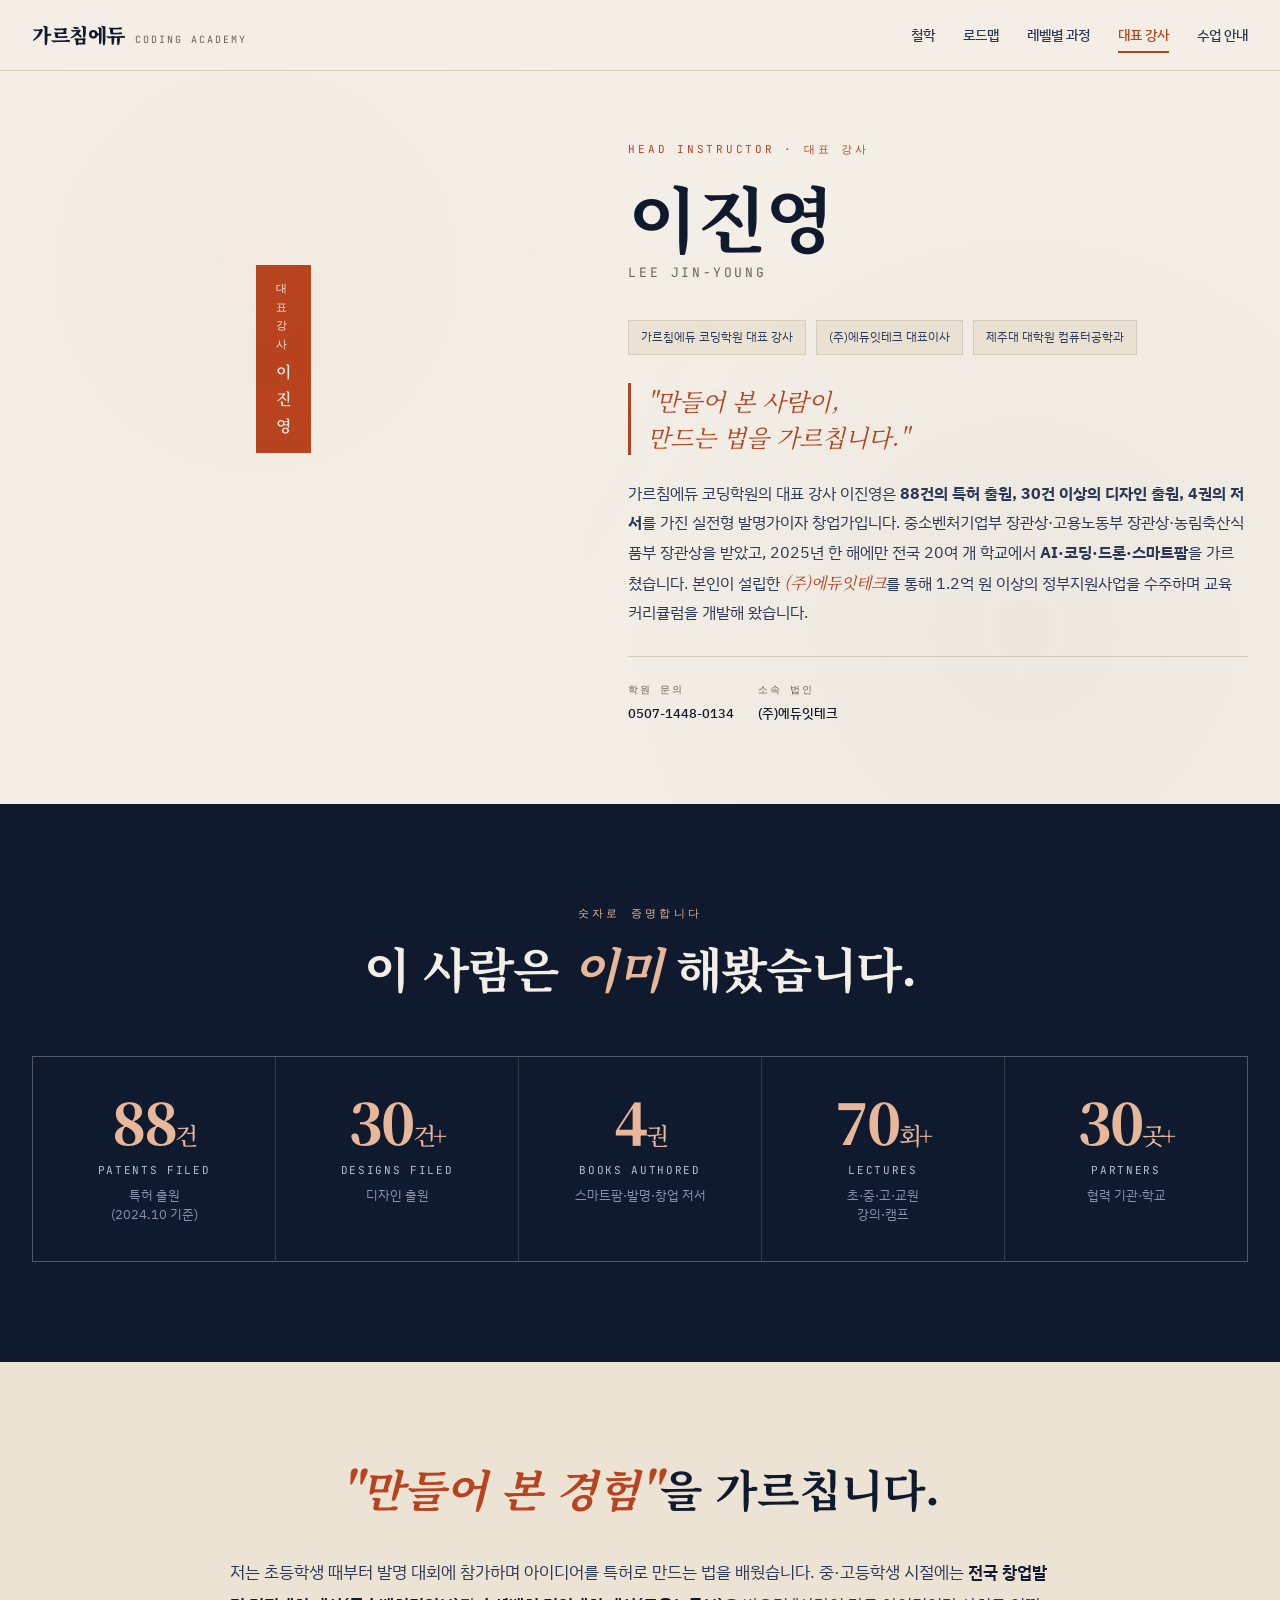
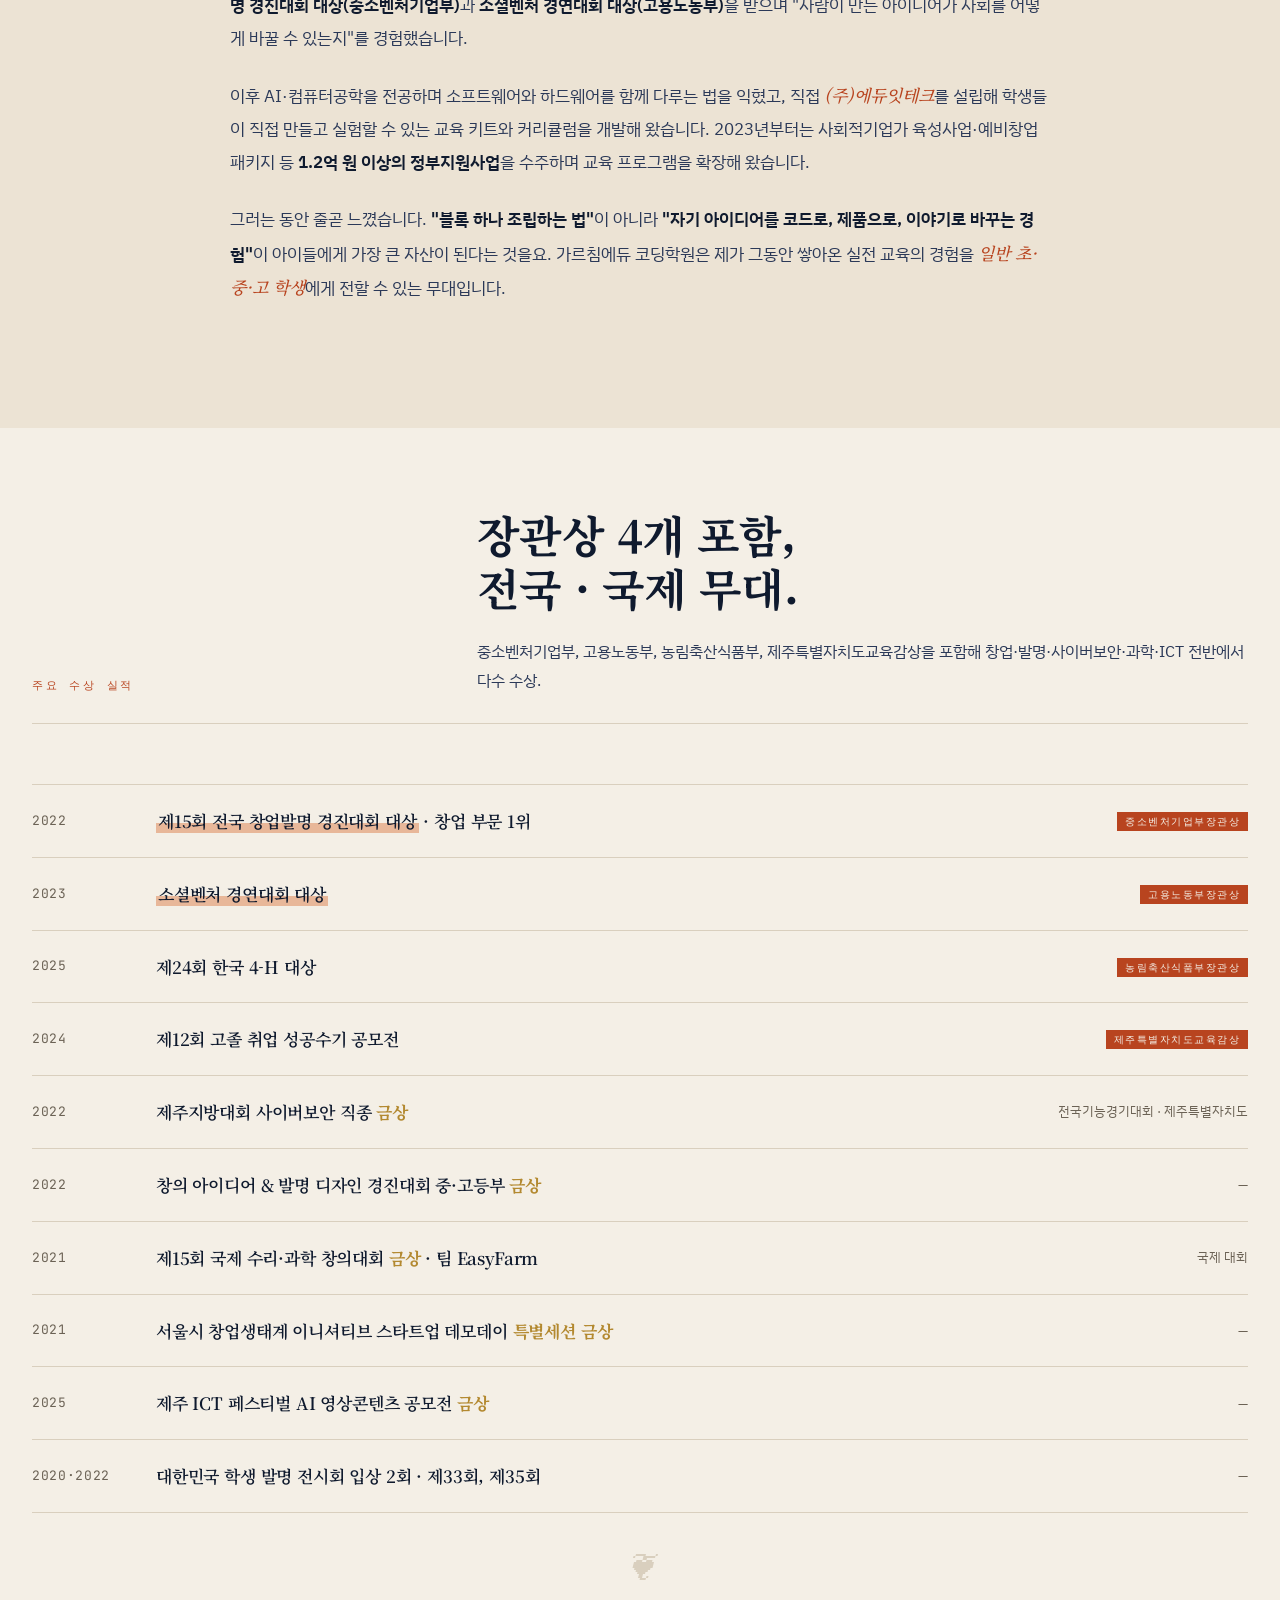
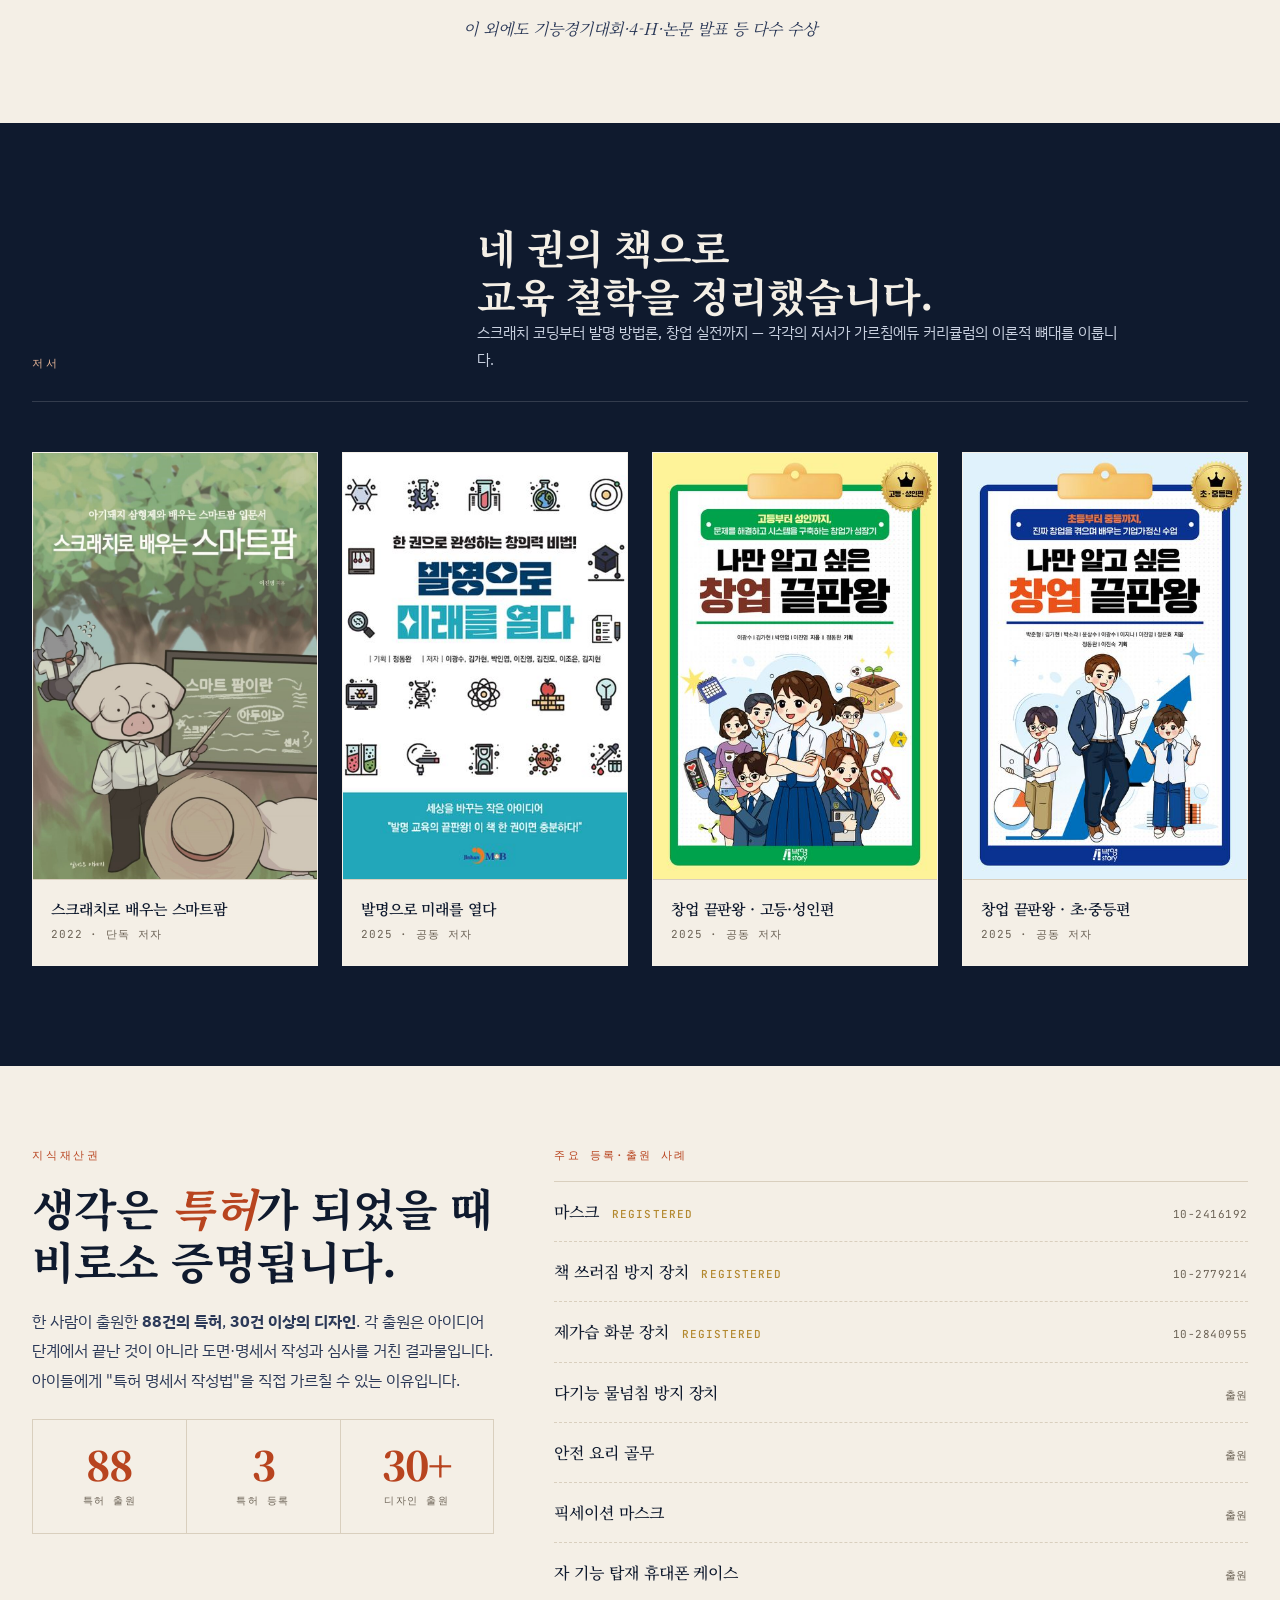
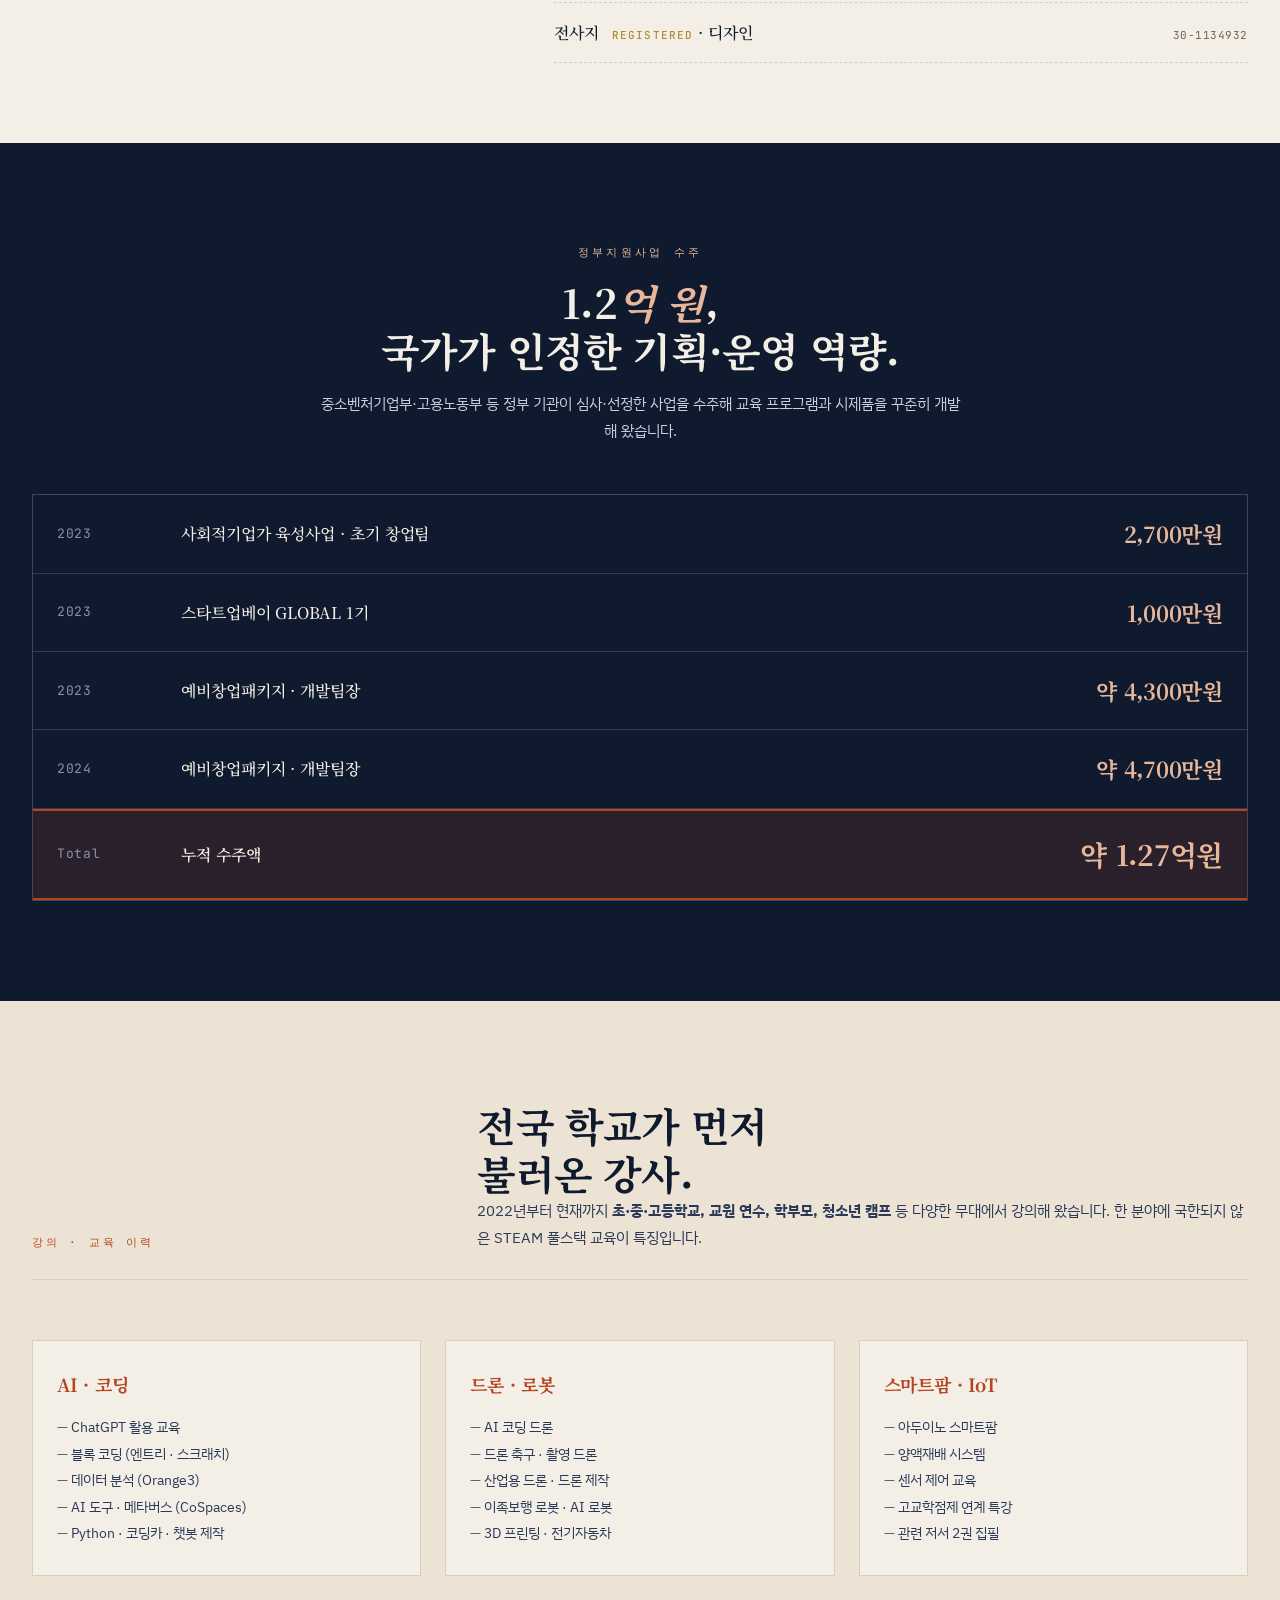
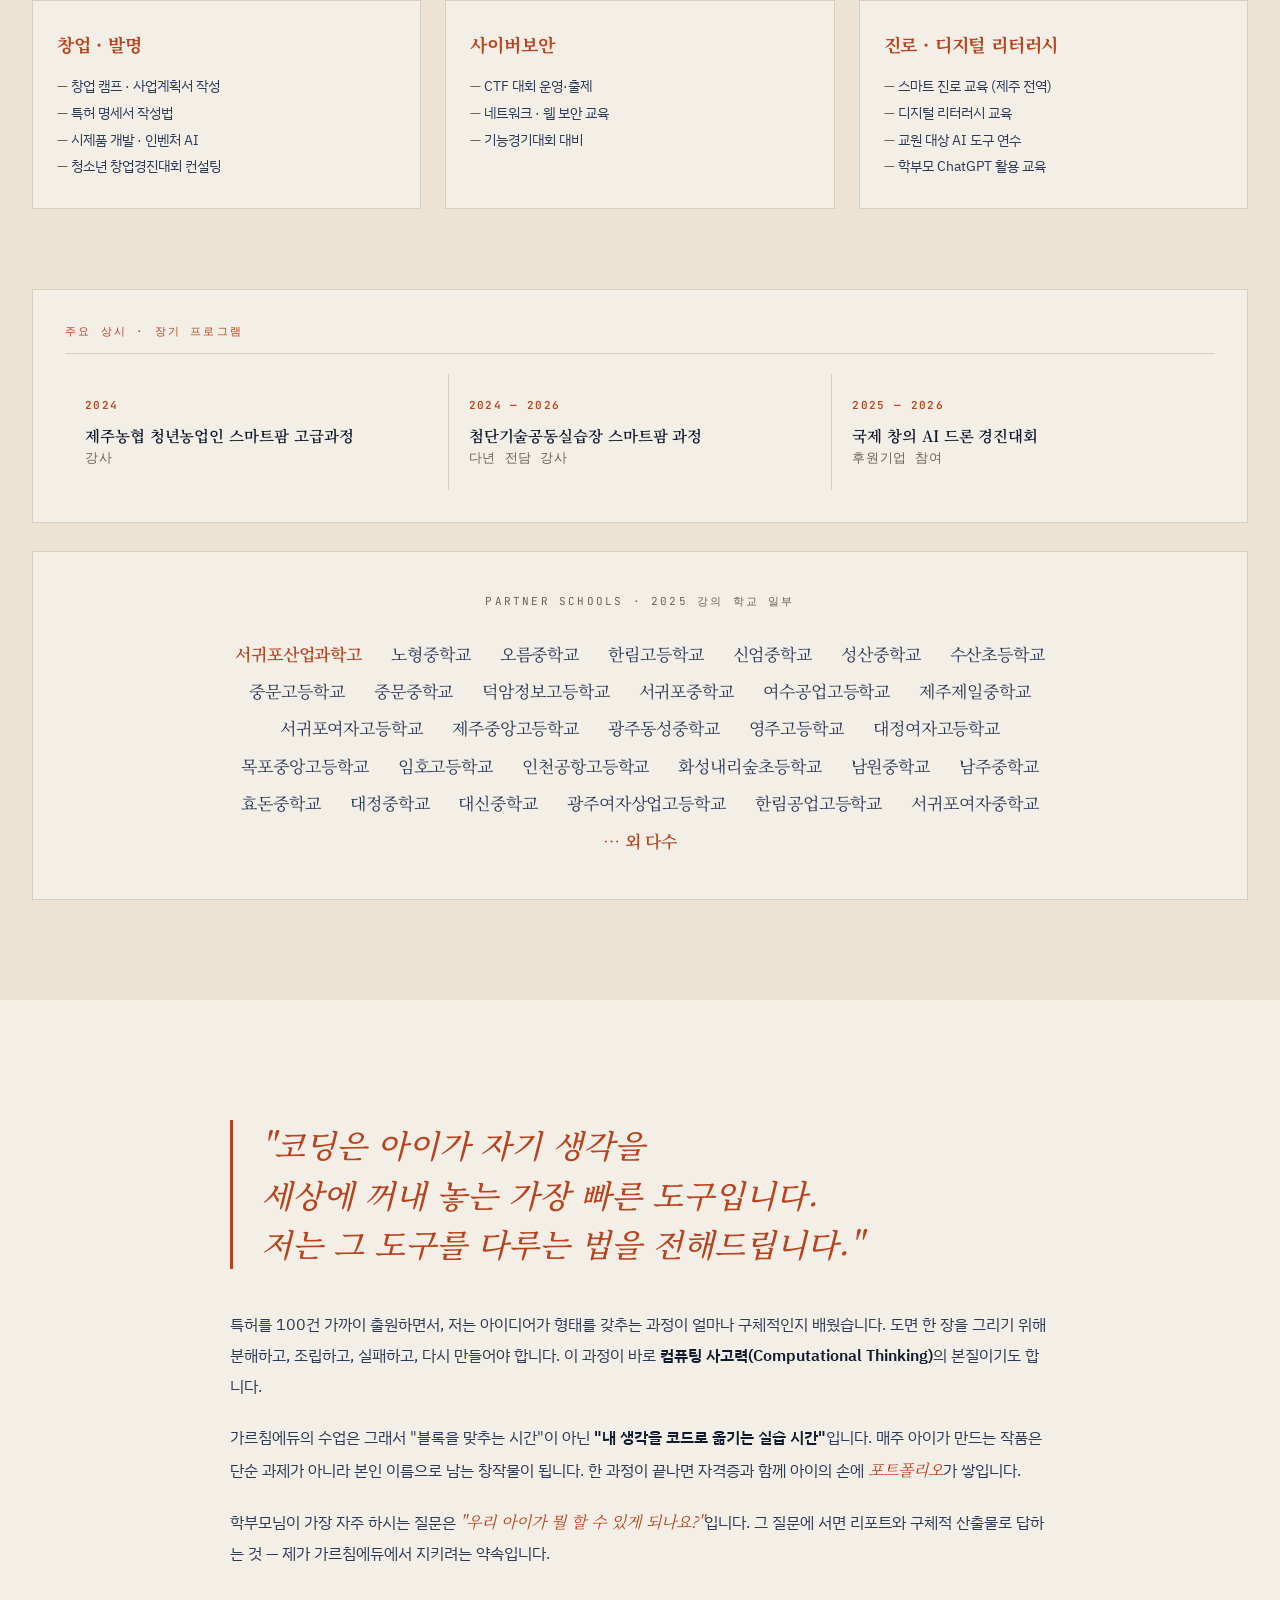
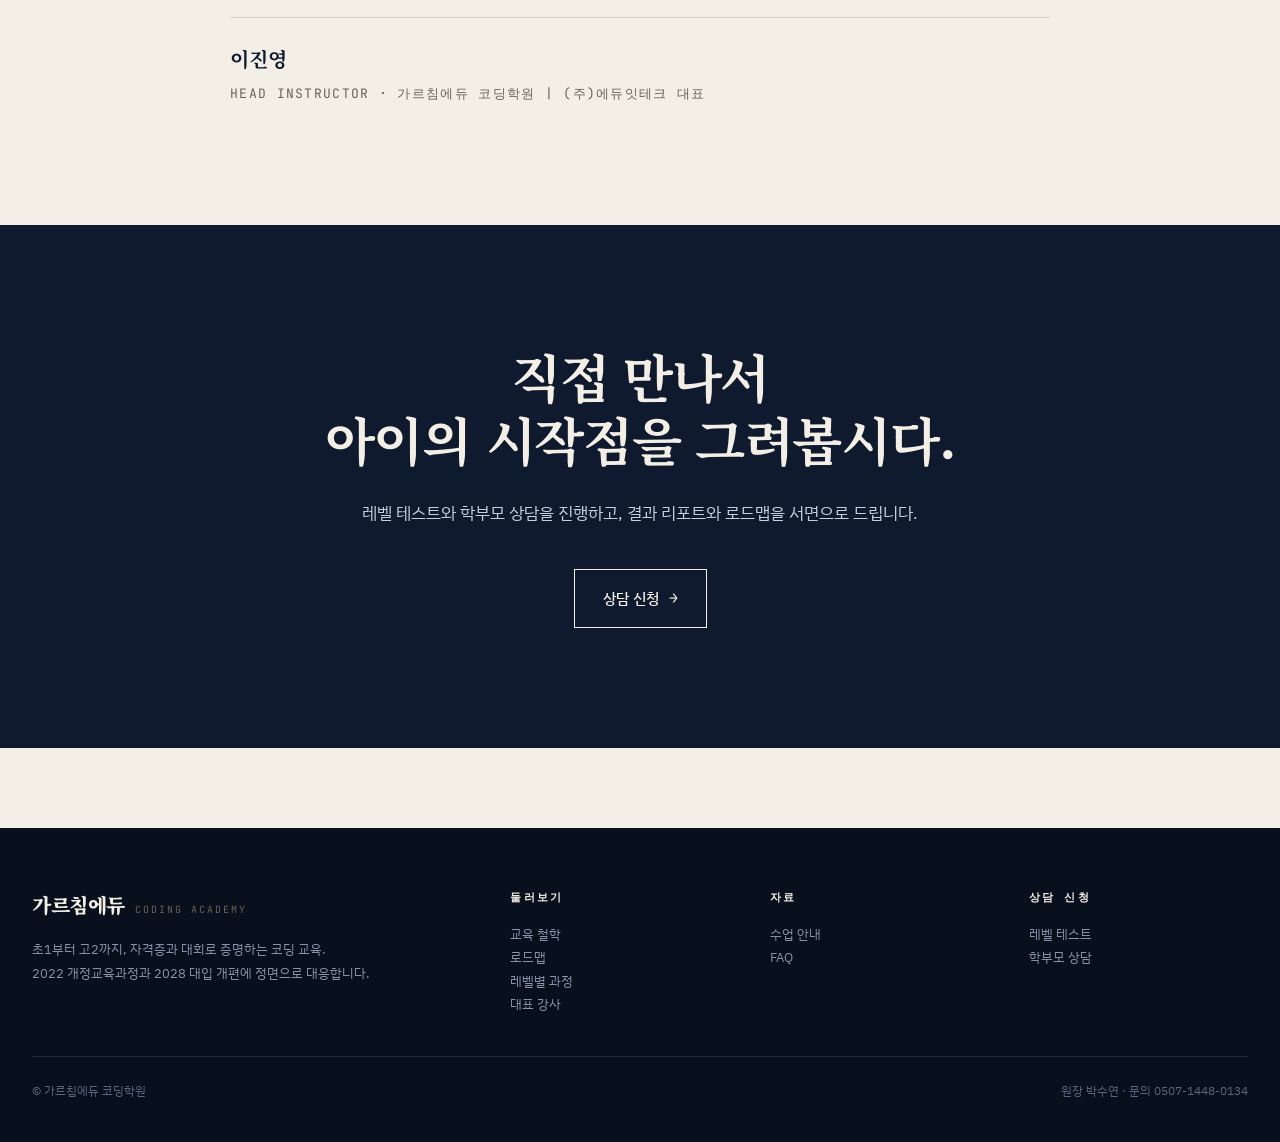
==== instructor.html @ 96fe8c9b "first commit" ====
<!DOCTYPE html>
<html lang="ko">

<head>
  <meta charset="UTF-8">
  <meta name="viewport" content="width=device-width, initial-scale=1.0">
  <title>대표 강사 — 가르침에듀 코딩학원</title>
  <meta name="description" content="이진영 대표 강사 — 특허 88건·저서 4권·장관상 3개를 가진 발명가·창업가.">
  <link rel="preconnect" href="https://fonts.googleapis.com">
  <link rel="preconnect" href="https://fonts.gstatic.com" crossorigin>
  <link
    href="https://fonts.googleapis.com/css2?family=Noto+Serif+KR:wght@400;500;600;700;900&family=IBM+Plex+Sans+KR:wght@300;400;500;600;700&family=JetBrains+Mono:wght@400;500;700&display=swap"
    rel="stylesheet">
  <link rel="stylesheet" href="assets/style.css">
</head>

<body>

  <div data-header></div>

  <main>

    <section class="inst-hero">
      <div class="inst-photo-wrap">
        <div class="inst-photo"></div>
        <div class="photo-badge">대표 강사<strong>이진영</strong></div>
      </div>

      <div class="inst-intro">
        <div class="label">Head Instructor · 대표 강사</div>
        <h1>이진영</h1>
        <div class="name-en">Lee Jin-young</div>

        <div class="inst-roles">
          <span class="role-chip">가르침에듀 코딩학원 대표 강사</span>
          <span class="role-chip">(주)에듀잇테크 대표이사</span>
          <span class="role-chip">제주대 대학원 컴퓨터공학과</span>
        </div>

        <p class="tagline">
          "만들어 본 사람이,<br>
          만드는 법을 가르칩니다."
        </p>

        <p class="elevator">
          가르침에듀 코딩학원의 대표 강사 이진영은
          <strong>88건의 특허 출원, 30건 이상의 디자인 출원, 4권의 저서</strong>를 가진 실전형 발명가이자 창업가입니다.
          중소벤처기업부 장관상·고용노동부 장관상·농림축산식품부 장관상을 받았고,
          2025년 한 해에만 전국 20여 개 학교에서 <strong>AI·코딩·드론·스마트팜</strong>을 가르쳤습니다.
          본인이 설립한 <em>(주)에듀잇테크</em>를 통해 1.2억 원 이상의 정부지원사업을 수주하며 교육 커리큘럼을 개발해 왔습니다.
        </p>

        <div class="contact-row">
          <div>
            <div class="k">학원 문의</div>
            <div class="v">0507-1448-0134</div>
          </div>
          <div>
            <div class="k">소속 법인</div>
            <div class="v">(주)에듀잇테크</div>
          </div>
        </div>
      </div>
    </section>

    <section class="impact">
      <div class="impact-inner">
        <div class="impact-head">
          <div class="eyebrow">숫자로 증명합니다</div>
          <h2>이 사람은 <em>이미</em> 해봤습니다.</h2>
        </div>
        <div class="impact-grid">
          <div class="impact-cell">
            <div class="impact-num">88<span class="unit">건</span></div>
            <div class="impact-label">Patents Filed</div>
            <div class="impact-sub">특허 출원<br>(2024.10 기준)</div>
          </div>
          <div class="impact-cell">
            <div class="impact-num">30<span class="unit">건+</span></div>
            <div class="impact-label">Designs Filed</div>
            <div class="impact-sub">디자인 출원</div>
          </div>
          <div class="impact-cell">
            <div class="impact-num">4<span class="unit">권</span></div>
            <div class="impact-label">Books Authored</div>
            <div class="impact-sub">스마트팜·발명·창업 저서</div>
          </div>
          <div class="impact-cell">
            <div class="impact-num">70<span class="unit">회+</span></div>
            <div class="impact-label">Lectures</div>
            <div class="impact-sub">초·중·고·교원<br>강의·캠프</div>
          </div>
          <div class="impact-cell">
            <div class="impact-num">30<span class="unit">곳+</span></div>
            <div class="impact-label">Partners</div>
            <div class="impact-sub">협력 기관·학교</div>
          </div>
        </div>
      </div>
    </section>

    <section class="story">
      <div class="story-inner">
        <h2><em>"만들어 본 경험"</em>을 가르칩니다.</h2>
        <p>
          저는 초등학생 때부터 발명 대회에 참가하며 아이디어를 특허로 만드는 법을 배웠습니다.
          중·고등학생 시절에는 <strong>전국 창업발명 경진대회 대상(중소벤처기업부)</strong>과
          <strong>소셜벤처 경연대회 대상(고용노동부)</strong>을 받으며
          "사람이 만든 아이디어가 사회를 어떻게 바꿀 수 있는지"를 경험했습니다.
        </p>
        <p>
          이후 AI·컴퓨터공학을 전공하며 소프트웨어와 하드웨어를 함께 다루는 법을 익혔고,
          직접 <em>(주)에듀잇테크</em>를 설립해 학생들이 직접 만들고 실험할 수 있는 교육 키트와 커리큘럼을 개발해 왔습니다.
          2023년부터는 사회적기업가 육성사업·예비창업패키지 등
          <strong>1.2억 원 이상의 정부지원사업</strong>을 수주하며 교육 프로그램을 확장해 왔습니다.
        </p>
        <p>
          그러는 동안 줄곧 느꼈습니다.
          <strong>"블록 하나 조립하는 법"</strong>이 아니라
          <strong>"자기 아이디어를 코드로, 제품으로, 이야기로 바꾸는 경험"</strong>이
          아이들에게 가장 큰 자산이 된다는 것을요.
          가르침에듀 코딩학원은 제가 그동안 쌓아온 실전 교육의 경험을
          <em>일반 초·중·고 학생</em>에게 전할 수 있는 무대입니다.
        </p>
      </div>
    </section>

    <section>
      <div class="section-inner">
        <div class="section-head">
          <div>
            <div class="section-num">주요 수상 실적</div>
          </div>
          <div>
            <h2 class="section-title">장관상 4개 포함,<br>전국 · 국제 무대.</h2>
            <p class="section-desc" style="margin-top: 24px;">
              중소벤처기업부, 고용노동부, 농림축산식품부, 제주특별자치도교육감상을 포함해
              창업·발명·사이버보안·과학·ICT 전반에서 다수 수상.
            </p>
          </div>
        </div>

        <div class="award-list">
          <div class="award-item">
            <div class="award-year">2022</div>
            <div class="award-name"><span class="highlight">제15회 전국 창업발명 경진대회 대상</span> · 창업 부문 1위</div>
            <div class="award-issuer"><span class="tag">중소벤처기업부장관상</span></div>
          </div>
          <div class="award-item">
            <div class="award-year">2023</div>
            <div class="award-name"><span class="highlight">소셜벤처 경연대회 대상</span></div>
            <div class="award-issuer"><span class="tag">고용노동부장관상</span></div>
          </div>
          <div class="award-item">
            <div class="award-year">2025</div>
            <div class="award-name">제24회 한국 4-H 대상</div>
            <div class="award-issuer"><span class="tag">농림축산식품부장관상</span></div>
          </div>
          <div class="award-item">
            <div class="award-year">2024</div>
            <div class="award-name">제12회 고졸 취업 성공수기 공모전</div>
            <div class="award-issuer"><span class="tag">제주특별자치도교육감상</span></div>
          </div>
          <div class="award-item">
            <div class="award-year">2022</div>
            <div class="award-name">제주지방대회 사이버보안 직종 <strong style="color:var(--gold);">금상</strong></div>
            <div class="award-issuer">전국기능경기대회 · 제주특별자치도</div>
          </div>
          <div class="award-item">
            <div class="award-year">2022</div>
            <div class="award-name">창의 아이디어 &amp; 발명 디자인 경진대회 중·고등부 <strong style="color:var(--gold);">금상</strong></div>
            <div class="award-issuer">—</div>
          </div>
          <div class="award-item">
            <div class="award-year">2021</div>
            <div class="award-name">제15회 국제 수리·과학 창의대회 <strong style="color:var(--gold);">금상</strong> · 팀 EasyFarm</div>
            <div class="award-issuer">국제 대회</div>
          </div>
          <div class="award-item">
            <div class="award-year">2021</div>
            <div class="award-name">서울시 창업생태계 이니셔티브 스타트업 데모데이 <strong style="color:var(--gold);">특별세션 금상</strong></div>
            <div class="award-issuer">—</div>
          </div>
          <div class="award-item">
            <div class="award-year">2025</div>
            <div class="award-name">제주 ICT 페스티벌 AI 영상콘텐츠 공모전 <strong style="color:var(--gold);">금상</strong></div>
            <div class="award-issuer">—</div>
          </div>
          <div class="award-item">
            <div class="award-year">2020·2022</div>
            <div class="award-name">대한민국 학생 발명 전시회 입상 2회 · 제33회, 제35회</div>
            <div class="award-issuer">—</div>
          </div>
        </div>

        <p class="ornament">❦</p>
        <p
          style="text-align: center; font-family: var(--serif); font-style: italic; font-size: 16px; color: var(--ink-soft);">
          이 외에도 기능경기대회·4-H·논문 발표 등 다수 수상
        </p>
      </div>
    </section>

    <section class="books-wrap">
      <div class="books-inner">
        <div class="books-head">
          <div>
            <div class="eyebrow">저서</div>
          </div>
          <div>
            <h2>네 권의 책으로<br>교육 철학을 정리했습니다.</h2>
            <p>
              스크래치 코딩부터 발명 방법론, 창업 실전까지 — 각각의 저서가 가르침에듀 커리큘럼의 이론적 뼈대를 이룹니다.
            </p>
          </div>
        </div>

        <div class="books-grid">
          <article class="book-card">
            <div class="book-cover">
              <img src="assets/images/book-smartfarm.jpg" alt="『스크래치로 배우는 스마트팜』 표지" loading="lazy">
            </div>
            <div class="book-meta">
              <div class="book-title">스크래치로 배우는 스마트팜</div>
              <div class="book-sub">2022 · 단독 저자</div>
            </div>
          </article>

          <article class="book-card">
            <div class="book-cover">
              <img src="assets/images/book-invention.jpg" alt="『발명으로 미래를 열다』 표지" loading="lazy">
            </div>
            <div class="book-meta">
              <div class="book-title">발명으로 미래를 열다</div>
              <div class="book-sub">2025 · 공동 저자</div>
            </div>
          </article>

          <article class="book-card">
            <div class="book-cover">
              <img src="assets/images/book-startup-high.jpg" alt="『나만 알고 싶은 창업 끝판왕 · 고등·성인편』 표지" loading="lazy">
            </div>
            <div class="book-meta">
              <div class="book-title">창업 끝판왕 · 고등·성인편</div>
              <div class="book-sub">2025 · 공동 저자</div>
            </div>
          </article>

          <article class="book-card">
            <div class="book-cover">
              <img src="assets/images/book-startup-elem.jpg" alt="『나만 알고 싶은 창업 끝판왕 · 초·중등편』 표지" loading="lazy">
            </div>
            <div class="book-meta">
              <div class="book-title">창업 끝판왕 · 초·중등편</div>
              <div class="book-sub">2025 · 공동 저자</div>
            </div>
          </article>
        </div>
      </div>
    </section>

    <section>
      <div class="section-inner">
        <div class="patents-grid">
          <div class="patents-headline">
            <div class="section-num" style="margin-bottom: 16px;">지식재산권</div>
            <h2>생각은 <em>특허</em>가 되었을 때<br>비로소 증명됩니다.</h2>
            <p>
              한 사람이 출원한 <strong>88건의 특허</strong>, <strong>30건 이상의 디자인</strong>.
              각 출원은 아이디어 단계에서 끝난 것이 아니라 도면·명세서 작성과 심사를 거친 결과물입니다.
              아이들에게 "특허 명세서 작성법"을 직접 가르칠 수 있는 이유입니다.
            </p>

            <div class="patent-stats">
              <div class="patent-stat">
                <div class="num">88</div>
                <div class="lbl">특허 출원</div>
              </div>
              <div class="patent-stat">
                <div class="num">3</div>
                <div class="lbl">특허 등록</div>
              </div>
              <div class="patent-stat">
                <div class="num">30+</div>
                <div class="lbl">디자인 출원</div>
              </div>
            </div>
          </div>

          <div>
            <div
              style="font-family: var(--mono); font-size: 11px; letter-spacing: 0.2em; color: var(--accent); text-transform: uppercase; margin-bottom: 16px;">
              주요 등록·출원 사례
            </div>
            <ul class="patent-samples">
              <li>
                <div class="name">마스크 <em>REGISTERED</em></div>
                <div class="num">10-2416192</div>
              </li>
              <li>
                <div class="name">책 쓰러짐 방지 장치 <em>REGISTERED</em></div>
                <div class="num">10-2779214</div>
              </li>
              <li>
                <div class="name">제가습 화분 장치 <em>REGISTERED</em></div>
                <div class="num">10-2840955</div>
              </li>
              <li>
                <div class="name">다기능 물넘침 방지 장치</div>
                <div class="num">출원</div>
              </li>
              <li>
                <div class="name">안전 요리 골무</div>
                <div class="num">출원</div>
              </li>
              <li>
                <div class="name">픽세이션 마스크</div>
                <div class="num">출원</div>
              </li>
              <li>
                <div class="name">자 기능 탑재 휴대폰 케이스</div>
                <div class="num">출원</div>
              </li>
              <li>
                <div class="name">전사지 <em>REGISTERED</em> · 디자인</div>
                <div class="num">30-1134932</div>
              </li>
            </ul>
          </div>
        </div>
      </div>
    </section>

    <section class="gov-wrap">
      <div class="gov-inner">
        <div class="gov-head">
          <div class="eyebrow">정부지원사업 수주</div>
          <h2>1.2<span style="color:var(--accent-soft); font-style: italic;">억 원</span>,<br>국가가 인정한 기획·운영 역량.</h2>
          <p class="sub">
            중소벤처기업부·고용노동부 등 정부 기관이 심사·선정한 사업을 수주해
            교육 프로그램과 시제품을 꾸준히 개발해 왔습니다.
          </p>
        </div>

        <div class="gov-table">
          <div class="gov-row">
            <div class="gov-year">2023</div>
            <div class="gov-name">사회적기업가 육성사업 · 초기 창업팀</div>
            <div class="gov-amount">2,700만원</div>
          </div>
          <div class="gov-row">
            <div class="gov-year">2023</div>
            <div class="gov-name">스타트업베이 GLOBAL 1기</div>
            <div class="gov-amount">1,000만원</div>
          </div>
          <div class="gov-row">
            <div class="gov-year">2023</div>
            <div class="gov-name">예비창업패키지 · 개발팀장</div>
            <div class="gov-amount">약 4,300만원</div>
          </div>
          <div class="gov-row">
            <div class="gov-year">2024</div>
            <div class="gov-name">예비창업패키지 · 개발팀장</div>
            <div class="gov-amount">약 4,700만원</div>
          </div>
          <div class="gov-row total">
            <div class="gov-year">Total</div>
            <div class="gov-name">누적 수주액</div>
            <div class="gov-amount">약 1.27억원</div>
          </div>
        </div>
      </div>
    </section>

    <section class="teaching">
      <div class="teaching-inner">
        <div class="teaching-head">
          <div>
            <div class="eyebrow">강의 · 교육 이력</div>
          </div>
          <div>
            <h2>전국 학교가 먼저<br>불러온 강사.</h2>
            <p>
              2022년부터 현재까지 <strong>초·중·고등학교, 교원 연수, 학부모, 청소년 캠프</strong> 등
              다양한 무대에서 강의해 왔습니다. 한 분야에 국한되지 않은 STEAM 풀스택 교육이 특징입니다.
            </p>
          </div>
        </div>

        <div class="subject-grid">
          <div class="subject-card">
            <h4>AI · 코딩</h4>
            <ul>
              <li>ChatGPT 활용 교육</li>
              <li>블록 코딩 (엔트리 · 스크래치)</li>
              <li>데이터 분석 (Orange3)</li>
              <li>AI 도구 · 메타버스 (CoSpaces)</li>
              <li>Python · 코딩카 · 챗봇 제작</li>
            </ul>
          </div>
          <div class="subject-card">
            <h4>드론 · 로봇</h4>
            <ul>
              <li>AI 코딩 드론</li>
              <li>드론 축구 · 촬영 드론</li>
              <li>산업용 드론 · 드론 제작</li>
              <li>이족보행 로봇 · AI 로봇</li>
              <li>3D 프린팅 · 전기자동차</li>
            </ul>
          </div>
          <div class="subject-card">
            <h4>스마트팜 · IoT</h4>
            <ul>
              <li>아두이노 스마트팜</li>
              <li>양액재배 시스템</li>
              <li>센서 제어 교육</li>
              <li>고교학점제 연계 특강</li>
              <li>관련 저서 2권 집필</li>
            </ul>
          </div>
          <div class="subject-card">
            <h4>창업 · 발명</h4>
            <ul>
              <li>창업 캠프 · 사업계획서 작성</li>
              <li>특허 명세서 작성법</li>
              <li>시제품 개발 · 인벤처 AI</li>
              <li>청소년 창업경진대회 컨설팅</li>
            </ul>
          </div>
          <div class="subject-card">
            <h4>사이버보안</h4>
            <ul>
              <li>CTF 대회 운영·출제</li>
              <li>네트워크 · 웹 보안 교육</li>
              <li>기능경기대회 대비</li>
            </ul>
          </div>
          <div class="subject-card">
            <h4>진로 · 디지털 리터러시</h4>
            <ul>
              <li>스마트 진로 교육 (제주 전역)</li>
              <li>디지털 리터러시 교육</li>
              <li>교원 대상 AI 도구 연수</li>
              <li>학부모 ChatGPT 활용 교육</li>
            </ul>
          </div>
        </div>

        <div class="ongoing-programs">
          <div class="ongoing-head">주요 상시 · 장기 프로그램</div>
          <div class="ongoing-grid">
            <div class="ongoing-item">
              <div class="ongoing-year">2024</div>
              <div class="ongoing-body">
                <div class="ongoing-title">제주농협 청년농업인 스마트팜 고급과정</div>
                <div class="ongoing-role">강사</div>
              </div>
            </div>
            <div class="ongoing-item">
              <div class="ongoing-year">2024 — 2026</div>
              <div class="ongoing-body">
                <div class="ongoing-title">첨단기술공동실습장 스마트팜 과정</div>
                <div class="ongoing-role">다년 전담 강사</div>
              </div>
            </div>
            <div class="ongoing-item">
              <div class="ongoing-year">2025 — 2026</div>
              <div class="ongoing-body">
                <div class="ongoing-title">국제 창의 AI 드론 경진대회</div>
                <div class="ongoing-role">후원기업 참여</div>
              </div>
            </div>
          </div>
        </div>

        <div class="school-cloud">
          <div class="head">Partner Schools · 2025 강의 학교 일부</div>
          <div class="list">
            <span class="highlight">서귀포산업과학고</span>
            <span>노형중학교</span>
            <span>오름중학교</span>
            <span>한림고등학교</span>
            <span>신엄중학교</span>
            <span>성산중학교</span>
            <span>수산초등학교</span>
            <span>중문고등학교</span>
            <span>중문중학교</span>
            <span>덕암정보고등학교</span>
            <span>서귀포중학교</span>
            <span>여수공업고등학교</span>
            <span>제주제일중학교</span>
            <span>서귀포여자고등학교</span>
            <span>제주중앙고등학교</span>
            <span>광주동성중학교</span>
            <span>영주고등학교</span>
            <span>대정여자고등학교</span>
            <span>목포중앙고등학교</span>
            <span>임호고등학교</span>
            <span>인천공항고등학교</span>
            <span>화성내리숲초등학교</span>
            <span>남원중학교</span>
            <span>남주중학교</span>
            <span>효돈중학교</span>
            <span>대정중학교</span>
            <span>대신중학교</span>
            <span>광주여자상업고등학교</span>
            <span>한림공업고등학교</span>
            <span>서귀포여자중학교</span>
            <span class="highlight">… 외 다수</span>
          </div>
        </div>
      </div>
    </section>

    <section class="voice">
      <div class="voice-inner">
        <blockquote>
          "코딩은 아이가 자기 생각을<br>
          세상에 꺼내 놓는 가장 빠른 도구입니다.<br>
          저는 그 도구를 다루는 법을 전해드립니다."
        </blockquote>
        <p>
          특허를 100건 가까이 출원하면서, 저는 아이디어가 형태를 갖추는 과정이 얼마나 구체적인지 배웠습니다.
          도면 한 장을 그리기 위해 분해하고, 조립하고, 실패하고, 다시 만들어야 합니다.
          이 과정이 바로 <strong>컴퓨팅 사고력(Computational Thinking)</strong>의 본질이기도 합니다.
        </p>
        <p>
          가르침에듀의 수업은 그래서 "블록을 맞추는 시간"이 아닌
          <strong>"내 생각을 코드로 옮기는 실습 시간"</strong>입니다.
          매주 아이가 만드는 작품은 단순 과제가 아니라 본인 이름으로 남는 창작물이 됩니다.
          한 과정이 끝나면 자격증과 함께 아이의 손에 <em>포트폴리오</em>가 쌓입니다.
        </p>
        <p>
          학부모님이 가장 자주 하시는 질문은 <em>"우리 아이가 뭘 할 수 있게 되나요?"</em>입니다.
          그 질문에 서면 리포트와 구체적 산출물로 답하는 것 —
          제가 가르침에듀에서 지키려는 약속입니다.
        </p>

        <div class="sig">
          <strong>이진영</strong>
          <span class="role">Head Instructor · 가르침에듀 코딩학원 | (주)에듀잇테크 대표</span>
        </div>
      </div>
    </section>

    <section class="cta-dark">
      <div class="inner">
        <h2>직접 만나서<br>아이의 시작점을 그려봅시다.</h2>
        <p>레벨 테스트와 학부모 상담을 진행하고, 결과 리포트와 로드맵을 서면으로 드립니다.</p>
        <a href="contact.html" class="btn btn-ghost" style="color: var(--paper); border-color: var(--paper);">상담 신청
          <span class="arrow">→</span></a>
      </div>
    </section>

  </main>

  <div data-footer></div>

  <script src="assets/script.js"></script>
</body>

</html>
---- assets/style.css ----
/* ================================================================
   가르침에듀 코딩학원 — 통합 스타일시트
   ================================================================ */

:root {
  --ink: #0F1A2E;
  --ink-soft: #2B3958;
  --paper: #F4EFE6;
  --paper-deep: #ECE3D4;
  --paper-line: #D9CFBE;
  --accent: #B8441F;
  --accent-soft: #E8B799;
  --moss: #5B6B3A;
  --gold: #B38930;
  --muted: #6B6255;

  --serif: 'Noto Serif KR', 'Times New Roman', serif;
  --sans: 'IBM Plex Sans KR', 'Malgun Gothic', sans-serif;
  --mono: 'JetBrains Mono', 'Consolas', monospace;

  --maxw: 1280px;
}

* {
  box-sizing: border-box;
  margin: 0;
  padding: 0;
}

html {
  scroll-behavior: smooth;
}

body {
  font-family: var(--sans);
  background: var(--paper);
  color: var(--ink);
  line-height: 1.7;
  font-weight: 400;
  font-size: 16px;
  overflow-x: hidden;
  min-height: 100vh;
  display: flex;
  flex-direction: column;
}

main {
  flex: 1;
}

a {
  color: inherit;
  text-decoration: none;
}

button {
  font-family: inherit;
  cursor: pointer;
  border: none;
  background: none;
}

img {
  max-width: 100%;
  height: auto;
  display: block;
}

/* Reserve space for header injected by JS - prevents layout shift */
[data-header] {
  display: block;
  height: 69px;
}

[data-footer] {
  display: block;
  min-height: 200px;
}

body::before {
  content: '';
  position: fixed;
  inset: 0;
  background-image:
    radial-gradient(circle at 20% 30%, rgba(180, 70, 35, 0.025) 0%, transparent 40%),
    radial-gradient(circle at 80% 70%, rgba(15, 26, 46, 0.03) 0%, transparent 40%);
  pointer-events: none;
  z-index: 1;
}

/* ================ Topbar ================ */
.topbar {
  position: fixed;
  top: 0;
  left: 0;
  right: 0;
  z-index: 100;
  background: rgba(244, 239, 230, 0.94);
  backdrop-filter: blur(12px);
  border-bottom: 1px solid var(--paper-line);
}

.topbar-inner {
  max-width: var(--maxw);
  margin: 0 auto;
  padding: 18px 32px;
  display: flex;
  align-items: center;
  justify-content: space-between;
}

.brand {
  display: flex;
  align-items: baseline;
  gap: 10px;
}

.brand-mark {
  font-family: var(--serif);
  font-weight: 900;
  font-size: 20px;
  letter-spacing: -0.02em;
}

.brand-sub {
  font-family: var(--mono);
  font-size: 10px;
  letter-spacing: 0.2em;
  color: var(--muted);
  text-transform: uppercase;
}

.nav {
  display: flex;
  gap: 28px;
  align-items: center;
}

.nav a {
  font-size: 14px;
  font-weight: 500;
  color: var(--ink-soft);
  transition: color 0.2s;
  position: relative;
}

.nav a:hover {
  color: var(--accent);
}

.nav a.active {
  color: var(--accent);
}

.nav a.active::after {
  content: '';
  position: absolute;
  left: 0;
  right: 0;
  bottom: -6px;
  height: 2px;
  background: var(--accent);
}

.nav-cta {
  padding: 10px 20px;
  background: var(--ink);
  color: var(--paper) !important;
  font-weight: 500;
}

.nav-cta:hover {
  background: var(--accent);
}

.nav-cta.active::after {
  display: none;
}

.mobile-toggle {
  display: none;
  font-size: 22px;
}

@media (max-width: 900px) {
  .nav {
    display: none;
    position: absolute;
    top: 100%;
    left: 0;
    right: 0;
    flex-direction: column;
    background: var(--paper);
    border-bottom: 1px solid var(--paper-line);
    padding: 20px 32px;
    gap: 16px;
    align-items: flex-start;
  }

  .nav.open {
    display: flex;
  }

  .mobile-toggle {
    display: block;
  }
}

/* ================ Page Header ================ */
.page-header {
  padding: 140px 32px 60px;
  max-width: var(--maxw);
  margin: 0 auto;
  border-bottom: 1px solid var(--paper-line);
}

.page-eyebrow {
  font-family: var(--mono);
  font-size: 11px;
  letter-spacing: 0.25em;
  color: var(--accent);
  text-transform: uppercase;
  margin-bottom: 20px;
}

.page-title {
  font-family: var(--serif);
  font-size: clamp(36px, 5vw, 64px);
  line-height: 1.15;
  font-weight: 700;
  letter-spacing: -0.025em;
  margin-bottom: 24px;
}

.page-title em {
  font-style: italic;
  font-weight: 500;
  color: var(--accent);
}

.page-lead {
  font-size: 17px;
  max-width: 720px;
  color: var(--ink-soft);
  line-height: 1.8;
}

/* ================ Section Base ================ */
section {
  padding: 80px 32px;
  position: relative;
}

.section-inner {
  max-width: var(--maxw);
  margin: 0 auto;
}

.section-head {
  display: grid;
  grid-template-columns: 1fr 2fr;
  gap: 60px;
  align-items: end;
  margin-bottom: 60px;
  padding-bottom: 28px;
  border-bottom: 1px solid var(--paper-line);
}

.section-num {
  font-family: var(--mono);
  font-size: 11px;
  letter-spacing: 0.25em;
  color: var(--accent);
}

.section-title {
  font-family: var(--serif);
  font-size: clamp(28px, 3.5vw, 44px);
  line-height: 1.2;
  font-weight: 700;
  letter-spacing: -0.02em;
}

.section-desc {
  font-size: 16px;
  line-height: 1.8;
  color: var(--ink-soft);
  max-width: 780px;
}

@media (max-width: 820px) {
  .section-head {
    grid-template-columns: 1fr;
    gap: 16px;
    margin-bottom: 40px;
  }

  section {
    padding: 60px 24px;
  }

  .page-header {
    padding: 120px 24px 50px;
  }
}

/* ================ Buttons ================ */
.btn {
  display: inline-flex;
  align-items: center;
  gap: 10px;
  padding: 16px 28px;
  font-size: 15px;
  font-weight: 500;
  transition: all 0.25s;
}

.btn-primary {
  background: var(--ink);
  color: var(--paper);
}

.btn-primary:hover {
  background: var(--accent);
  transform: translate(-2px, -2px);
  box-shadow: 4px 4px 0 var(--ink);
}

.btn-ghost {
  color: var(--ink);
  border: 1px solid var(--ink);
}

.btn-ghost:hover {
  background: var(--ink);
  color: var(--paper);
}

.btn .arrow {
  font-family: var(--mono);
}

/* ================ Footer ================ */
.footer {
  background: #080F1D;
  color: #8893AB;
  padding: 60px 32px 40px;
  font-size: 13px;
  margin-top: 80px;
}

.footer-inner {
  max-width: var(--maxw);
  margin: 0 auto;
  display: grid;
  grid-template-columns: 2fr 1fr 1fr 1fr;
  gap: 40px;
}

.footer h4 {
  font-family: var(--mono);
  font-size: 11px;
  letter-spacing: 0.2em;
  color: var(--paper);
  text-transform: uppercase;
  margin-bottom: 16px;
}

.footer p,
.footer li {
  line-height: 1.8;
}

.footer ul {
  list-style: none;
}

.footer .brand-mark {
  color: var(--paper);
}

.footer a {
  color: #8893AB;
}

.footer a:hover {
  color: var(--paper);
}

.footer-bottom {
  max-width: var(--maxw);
  margin: 40px auto 0;
  padding-top: 24px;
  border-top: 1px solid rgba(255, 255, 255, 0.1);
  font-size: 12px;
  color: #5C6680;
  display: flex;
  justify-content: space-between;
  flex-wrap: wrap;
  gap: 12px;
}

@media (max-width: 820px) {
  .footer-inner {
    grid-template-columns: 1fr 1fr;
  }
}

/* ================ Utilities ================ */
.ornament {
  font-family: var(--serif);
  font-style: italic;
  color: var(--paper-line);
  font-size: 32px;
  text-align: center;
  margin: 24px 0;
  user-select: none;
}

.cert-chip,
.award-chip {
  display: inline-block;
  font-family: var(--mono);
  font-size: 11px;
  padding: 3px 8px;
  background: var(--paper-deep);
  margin: 2px 4px 2px 0;
  font-weight: 500;
}

.cert-chip {
  border: 1px solid var(--gold);
  color: var(--gold);
}

.award-chip {
  border: 1px solid var(--moss);
  color: var(--moss);
}

@keyframes riseIn {
  from {
    opacity: 0;
    transform: translateY(24px);
  }

  to {
    opacity: 1;
    transform: translateY(0);
  }
}

.rise {
  animation: riseIn 0.7s ease-out both;
}

.rise-1 {
  animation-delay: 0.1s;
}

.rise-2 {
  animation-delay: 0.25s;
}

.rise-3 {
  animation-delay: 0.4s;
}

.rise-4 {
  animation-delay: 0.55s;
}

.reveal {
  opacity: 0;
  transform: translateY(28px);
  transition: opacity 0.7s, transform 0.7s;
}

.reveal.in {
  opacity: 1;
  transform: translateY(0);
}

/* ================================================================
   Page: index (home) Hero + teaser
   ================================================================ */
.hero {
  padding: 160px 32px 100px;
  max-width: var(--maxw);
  margin: 0 auto;
}

.hero-tag {
  display: inline-block;
  font-family: var(--mono);
  font-size: 11px;
  letter-spacing: 0.25em;
  color: var(--accent);
  text-transform: uppercase;
  padding: 6px 12px;
  border: 1px solid var(--accent);
  margin-bottom: 32px;
}

.hero-title {
  font-family: var(--serif);
  font-size: clamp(40px, 6.5vw, 88px);
  line-height: 1.08;
  font-weight: 700;
  letter-spacing: -0.025em;
  margin-bottom: 36px;
}

.hero-title em {
  font-style: italic;
  font-weight: 500;
  color: var(--accent);
}

.hero-title .stroke {
  -webkit-text-stroke: 1.5px var(--ink);
  color: transparent;
}

.hero-sub {
  font-size: 18px;
  max-width: 700px;
  color: var(--ink-soft);
  margin-bottom: 48px;
  line-height: 1.8;
}

.hero-sub em {
  font-family: var(--serif);
  color: var(--accent);
  font-style: italic;
}

.hero-actions {
  display: flex;
  gap: 16px;
  flex-wrap: wrap;
}

.hero-meta {
  display: grid;
  grid-template-columns: repeat(4, 1fr);
  gap: 1px;
  margin-top: 96px;
  background: var(--paper-line);
  border-top: 1px solid var(--paper-line);
  border-bottom: 1px solid var(--paper-line);
}

.hero-meta div {
  background: var(--paper);
  padding: 24px 20px;
}

.hero-meta .k {
  font-family: var(--mono);
  font-size: 10px;
  letter-spacing: 0.2em;
  color: var(--muted);
  text-transform: uppercase;
  margin-bottom: 8px;
}

.hero-meta .v {
  font-family: var(--serif);
  font-size: 22px;
  font-weight: 600;
  letter-spacing: -0.01em;
}

@media (max-width: 820px) {
  .hero-meta {
    grid-template-columns: repeat(2, 1fr);
  }

  .hero {
    padding: 130px 24px 60px;
  }
}

.highlights-grid {
  display: grid;
  grid-template-columns: repeat(3, 1fr);
  gap: 40px;
  margin-top: 40px;
}

.hi-card {
  padding: 36px 28px;
  background: var(--paper-deep);
  border: 1px solid var(--paper-line);
  transition: transform 0.3s, box-shadow 0.3s;
}

.hi-card:hover {
  transform: translateY(-4px);
  box-shadow: 8px 8px 0 var(--ink);
}

.hi-num {
  font-family: var(--serif);
  font-style: italic;
  font-size: 48px;
  color: var(--accent);
  line-height: 1;
  margin-bottom: 20px;
}

.hi-card h3 {
  font-family: var(--serif);
  font-size: 20px;
  font-weight: 600;
  margin-bottom: 12px;
  letter-spacing: -0.01em;
}

.hi-card p {
  color: var(--ink-soft);
  font-size: 14px;
  line-height: 1.75;
  margin-bottom: 16px;
}

.hi-link {
  font-family: var(--mono);
  font-size: 11px;
  letter-spacing: 0.15em;
  color: var(--accent);
  text-transform: uppercase;
}

@media (max-width: 900px) {
  .highlights-grid {
    grid-template-columns: 1fr;
    gap: 24px;
  }
}

/* Instructor teaser on home */
.teaser-instructor {
  padding: 100px 32px;
  background: var(--paper-deep);
}

.teaser-instructor-inner {
  max-width: var(--maxw);
  margin: 0 auto;
  display: grid;
  grid-template-columns: 1fr 1.2fr;
  gap: 60px;
  align-items: center;
}

.teaser-photo {
  aspect-ratio: 4/5;
  max-width: 420px;
  margin: 0 auto;
  background: var(--paper) url('images/instructor-profile.jpg') center/cover no-repeat;
  border: 1px solid var(--paper-line);
  position: relative;
}

.teaser-photo::before {
  content: '';
  position: absolute;
  inset: 12px;
  border: 1px dashed rgba(184, 68, 31, 0.3);
  pointer-events: none;
}

.teaser-photo .badge {
  position: absolute;
  bottom: -16px;
  right: -16px;
  background: var(--accent);
  color: var(--paper);
  padding: 12px 18px;
  font-family: var(--mono);
  font-size: 10px;
  letter-spacing: 0.2em;
  text-transform: uppercase;
}

.teaser-photo .badge strong {
  display: block;
  font-family: var(--serif);
  font-size: 15px;
  font-weight: 600;
  margin-top: 3px;
  letter-spacing: 0;
  text-transform: none;
}

.teaser-instructor h2 {
  font-family: var(--serif);
  font-size: clamp(32px, 4.5vw, 52px);
  line-height: 1.15;
  font-weight: 700;
  letter-spacing: -0.025em;
  margin-bottom: 24px;
}

.teaser-instructor h2 em {
  font-style: italic;
  color: var(--accent);
}

.teaser-instructor p {
  color: var(--ink-soft);
  font-size: 16px;
  line-height: 1.85;
  margin-bottom: 28px;
  max-width: 560px;
}

.teaser-metrics {
  display: flex;
  gap: 16px;
  margin-bottom: 32px;
  flex-wrap: wrap;
}

.teaser-metric {
  padding: 10px 16px;
  background: var(--paper);
  border: 1px solid var(--paper-line);
  font-size: 13px;
}

.teaser-metric .k {
  font-family: var(--mono);
  font-size: 10px;
  color: var(--muted);
  letter-spacing: 0.15em;
  text-transform: uppercase;
  margin-bottom: 2px;
}

.teaser-metric .v {
  font-family: var(--serif);
  font-weight: 700;
  font-size: 18px;
}

.teaser-metric .v span {
  font-size: 13px;
  margin-left: 2px;
}

@media (max-width: 820px) {
  .teaser-instructor-inner {
    grid-template-columns: 1fr;
    gap: 32px;
  }
}

/* Roadmap preview (home) */
.teaser-roadmap {
  background: var(--ink);
  color: var(--paper);
  padding: 100px 32px;
}

.teaser-roadmap .section-title {
  color: var(--paper);
}

.teaser-roadmap .section-desc {
  color: #B8C0D0;
}

.teaser-roadmap .section-num {
  color: var(--accent-soft);
}

.teaser-roadmap .section-head {
  border-bottom-color: rgba(255, 255, 255, 0.15);
}

.roadmap-preview {
  display: grid;
  grid-template-columns: repeat(5, 1fr);
  gap: 1px;
  background: rgba(255, 255, 255, 0.15);
  border: 1px solid rgba(255, 255, 255, 0.15);
  margin-bottom: 40px;
}

.rp-cell {
  background: var(--ink);
  padding: 28px 20px;
  min-height: 180px;
  display: flex;
  flex-direction: column;
}

.rp-lv {
  font-family: var(--serif);
  font-size: 36px;
  font-weight: 900;
  color: var(--accent-soft);
  line-height: 1;
  margin-bottom: 12px;
}

.rp-name {
  font-family: var(--serif);
  font-size: 18px;
  font-weight: 600;
  margin-bottom: 6px;
}

.rp-grade {
  font-size: 12px;
  color: #8893AB;
  margin-bottom: 16px;
  font-family: var(--mono);
  letter-spacing: 0.1em;
}

.rp-cert {
  font-size: 12px;
  color: var(--paper);
  margin-top: auto;
  line-height: 1.5;
}

.rp-cert strong {
  color: var(--accent-soft);
}

@media (max-width: 900px) {
  .roadmap-preview {
    grid-template-columns: repeat(2, 1fr);
  }
}

/* CTA big */
.cta-big {
  background: var(--ink);
  color: var(--paper);
  text-align: center;
  padding: 140px 32px;
}

.cta-big .inner {
  max-width: 780px;
  margin: 0 auto;
}

.cta-big .eyebrow {
  font-family: var(--mono);
  font-size: 11px;
  letter-spacing: 0.3em;
  color: var(--accent-soft);
  text-transform: uppercase;
  margin-bottom: 24px;
}

.cta-big h2 {
  font-family: var(--serif);
  font-size: clamp(36px, 5vw, 64px);
  line-height: 1.15;
  font-weight: 700;
  letter-spacing: -0.025em;
  margin-bottom: 28px;
}

.cta-big h2 em {
  font-style: italic;
  color: var(--accent-soft);
  font-weight: 500;
}

.cta-big p {
  color: #C8D0DF;
  font-size: 17px;
  line-height: 1.8;
  margin-bottom: 48px;
}

.cta-big .btn {
  background: var(--accent);
  color: var(--paper);
}

.cta-big .btn:hover {
  transform: translate(-2px, -2px);
  box-shadow: 5px 5px 0 var(--accent-soft);
}

.cta-mini {
  background: var(--paper-deep);
  text-align: center;
  padding: 100px 32px;
}

.cta-mini .inner {
  max-width: 720px;
  margin: 0 auto;
}

.cta-mini h2 {
  font-family: var(--serif);
  font-size: clamp(28px, 4vw, 44px);
  line-height: 1.2;
  font-weight: 700;
  margin-bottom: 24px;
  letter-spacing: -0.02em;
}

.cta-mini p {
  color: var(--ink-soft);
  font-size: 16px;
  line-height: 1.8;
  margin-bottom: 32px;
}

.cta-dark {
  background: var(--ink);
  color: var(--paper);
  text-align: center;
  padding: 120px 32px;
}

.cta-dark .inner {
  max-width: 720px;
  margin: 0 auto;
}

.cta-dark h2 {
  font-family: var(--serif);
  font-size: clamp(32px, 4.5vw, 52px);
  line-height: 1.2;
  font-weight: 700;
  margin-bottom: 28px;
  letter-spacing: -0.025em;
}

.cta-dark p {
  color: #C8D0DF;
  font-size: 17px;
  line-height: 1.8;
  margin-bottom: 40px;
}

/* ================================================================
   Page: about
   ================================================================ */
.about-principle {
  padding: 48px 0;
  border-bottom: 1px solid var(--paper-line);
  display: grid;
  grid-template-columns: 100px 1fr;
  gap: 40px;
}

.about-principle:last-of-type {
  border-bottom: none;
}

.about-principle-num {
  font-family: var(--serif);
  font-style: italic;
  font-size: 72px;
  color: var(--accent);
  line-height: 1;
}

.about-principle h3 {
  font-family: var(--serif);
  font-size: 28px;
  font-weight: 700;
  margin-bottom: 16px;
  letter-spacing: -0.02em;
}

.about-principle p {
  font-size: 16px;
  line-height: 1.85;
  color: var(--ink-soft);
  max-width: 680px;
}

.change-grid {
  display: grid;
  grid-template-columns: 1fr 1fr;
  gap: 40px;
}

.change-box {
  background: var(--paper);
  padding: 36px 32px;
  border: 1px solid var(--paper-line);
}

.change-box .k {
  font-family: var(--mono);
  font-size: 11px;
  letter-spacing: 0.2em;
  color: var(--accent);
  text-transform: uppercase;
  margin-bottom: 16px;
}

.change-box h3 {
  font-family: var(--serif);
  font-size: 22px;
  font-weight: 600;
  margin-bottom: 16px;
  letter-spacing: -0.01em;
}

.change-box ul {
  list-style: none;
  font-size: 15px;
  line-height: 2;
  color: var(--ink-soft);
}

@media (max-width: 820px) {
  .change-grid {
    grid-template-columns: 1fr;
    gap: 24px;
  }
}

/* ================================================================
   Page: roadmap
   ================================================================ */
.roadmap-table {
  border: 2px solid var(--ink);
  background: var(--paper);
  margin-bottom: 60px;
}

.roadmap-row {
  display: grid;
  grid-template-columns: 80px 1.2fr 1fr 1.3fr 1.3fr;
  border-bottom: 1px solid var(--paper-line);
  transition: background 0.2s;
}

.roadmap-row:last-child {
  border-bottom: none;
}

.roadmap-row:hover {
  background: var(--paper-deep);
}

.roadmap-head {
  background: var(--ink);
  color: var(--paper);
  font-family: var(--mono);
  font-size: 11px;
  letter-spacing: 0.2em;
  text-transform: uppercase;
}

.roadmap-head:hover {
  background: var(--ink);
}

.roadmap-cell {
  padding: 24px 20px;
  border-right: 1px solid var(--paper-line);
  display: flex;
  flex-direction: column;
  justify-content: center;
}

.roadmap-head .roadmap-cell {
  border-right-color: rgba(255, 255, 255, 0.15);
}

.roadmap-cell:last-child {
  border-right: none;
}

.level-badge {
  font-family: var(--serif);
  font-weight: 700;
  font-size: 28px;
  color: var(--accent);
  letter-spacing: -0.02em;
}

.cell-main {
  font-family: var(--serif);
  font-size: 18px;
  font-weight: 600;
  margin-bottom: 4px;
  letter-spacing: -0.01em;
}

.cell-sub {
  font-size: 13px;
  color: var(--muted);
}

@media (max-width: 900px) {
  .roadmap-row {
    grid-template-columns: 60px 1fr 1fr;
  }

  .roadmap-row> :nth-child(4),
  .roadmap-row> :nth-child(5) {
    grid-column: 2 / 4;
    border-top: 1px dashed var(--paper-line);
  }

  .roadmap-head> :nth-child(4),
  .roadmap-head> :nth-child(5) {
    display: none;
  }
}

.flow-diagram {
  display: grid;
  grid-template-columns: repeat(5, 1fr);
  gap: 20px;
  margin: 60px 0;
}

.flow-step {
  text-align: center;
  padding: 24px 16px;
  background: var(--paper-deep);
  border: 1px solid var(--paper-line);
}

.flow-step-num {
  font-family: var(--serif);
  font-size: 40px;
  font-weight: 900;
  color: var(--accent);
  line-height: 1;
  margin-bottom: 12px;
}

.flow-step-name {
  font-family: var(--serif);
  font-size: 18px;
  font-weight: 600;
  margin-bottom: 6px;
}

.flow-step-grade {
  font-size: 12px;
  color: var(--muted);
  font-family: var(--mono);
  letter-spacing: 0.1em;
}

@media (max-width: 820px) {
  .flow-diagram {
    grid-template-columns: repeat(2, 1fr);
  }
}

/* ================================================================
   Page: levels
   ================================================================ */
.lvl-intro {
  background: var(--ink);
  color: var(--paper);
  padding: 60px 32px;
}

.lvl-intro-inner {
  max-width: var(--maxw);
  margin: 0 auto;
  display: grid;
  grid-template-columns: 180px 1fr 1fr;
  gap: 48px;
  align-items: start;
}

.lvl-badge .lv-num {
  font-family: var(--serif);
  font-size: 88px;
  font-weight: 900;
  line-height: 1;
  color: var(--accent-soft);
  letter-spacing: -0.04em;
}

.lvl-badge .lv-grade {
  font-family: var(--mono);
  font-size: 11px;
  letter-spacing: 0.2em;
  color: #8893AB;
  margin-top: 8px;
  text-transform: uppercase;
}

.lvl-title h3 {
  font-family: var(--serif);
  font-size: 36px;
  font-weight: 700;
  line-height: 1.15;
  margin-bottom: 10px;
  letter-spacing: -0.02em;
}

.lvl-title .tagline {
  color: var(--accent-soft);
  font-style: italic;
  margin-bottom: 20px;
  font-family: var(--serif);
  font-size: 17px;
}

.lvl-title p {
  color: #C8D0DF;
  font-size: 15px;
  line-height: 1.8;
}

.lvl-specs {
  display: grid;
  grid-template-columns: 1fr;
  gap: 10px;
}

.lvl-spec {
  display: grid;
  grid-template-columns: 90px 1fr;
  gap: 16px;
  padding: 10px 0;
  border-top: 1px dashed rgba(255, 255, 255, 0.18);
  font-size: 13px;
}

.lvl-spec:first-child {
  border-top: none;
  padding-top: 0;
}

.lvl-spec .k {
  font-family: var(--mono);
  font-size: 10px;
  letter-spacing: 0.15em;
  color: #8893AB;
  text-transform: uppercase;
  padding-top: 2px;
}

.lvl-spec .v {
  color: var(--paper);
  line-height: 1.6;
}

.lvl-spec .v strong {
  color: var(--accent-soft);
  font-weight: 600;
}

@media (max-width: 900px) {
  .lvl-intro-inner {
    grid-template-columns: 1fr;
    gap: 20px;
  }
}

.lvl-steps {
  background: var(--paper);
  padding: 80px 32px;
  border-bottom: 3px solid var(--ink);
}

.lvl-steps-inner {
  max-width: var(--maxw);
  margin: 0 auto;
}

.lvl-steps-head {
  margin-bottom: 48px;
  padding-bottom: 20px;
  border-bottom: 1px solid var(--paper-line);
  display: grid;
  grid-template-columns: auto 1fr;
  gap: 32px;
  align-items: baseline;
}

.lvl-steps-head .kicker {
  font-family: var(--mono);
  font-size: 11px;
  letter-spacing: 0.25em;
  color: var(--accent);
  text-transform: uppercase;
}

.lvl-steps-head h4 {
  font-family: var(--serif);
  font-size: 24px;
  font-weight: 600;
  letter-spacing: -0.01em;
}

.step-row {
  display: grid;
  grid-template-columns: 160px 1fr 240px;
  gap: 32px;
  padding: 32px 0;
  border-top: 1px solid var(--paper-line);
  align-items: start;
}

.step-row:last-child {
  border-bottom: 1px solid var(--paper-line);
}

.step-marker .seq {
  font-family: var(--mono);
  font-size: 11px;
  letter-spacing: 0.2em;
  color: var(--muted);
  text-transform: uppercase;
  margin-bottom: 6px;
}

.step-marker .label {
  font-family: var(--serif);
  font-size: 32px;
  font-weight: 700;
  color: var(--accent);
  letter-spacing: -0.02em;
  line-height: 1.1;
  margin-bottom: 4px;
}

.step-marker .sub {
  font-size: 12px;
  color: var(--muted);
  font-family: var(--mono);
  letter-spacing: 0.05em;
}

.step-body h5 {
  font-family: var(--serif);
  font-size: 20px;
  font-weight: 600;
  letter-spacing: -0.01em;
  margin-bottom: 12px;
  line-height: 1.35;
}

.step-body p {
  color: var(--ink-soft);
  font-size: 14.5px;
  line-height: 1.8;
  margin-bottom: 14px;
}

.step-learn {
  list-style: none;
  font-size: 13.5px;
  line-height: 1.8;
  color: var(--ink-soft);
}

.step-learn li {
  padding-left: 18px;
  position: relative;
}

.step-learn li::before {
  content: '→';
  position: absolute;
  left: 0;
  color: var(--accent);
  font-family: var(--mono);
  font-size: 12px;
  top: 1px;
}

.step-out {
  padding: 16px 18px;
  background: var(--paper-deep);
  border-left: 3px solid var(--accent);
}

.step-out .head {
  font-family: var(--mono);
  font-size: 10px;
  letter-spacing: 0.2em;
  color: var(--accent);
  text-transform: uppercase;
  margin-bottom: 6px;
}

.step-out .title {
  font-family: var(--serif);
  font-size: 14.5px;
  font-weight: 600;
  line-height: 1.5;
  color: var(--ink);
  margin-bottom: 8px;
}

.step-out .detail {
  font-size: 12.5px;
  color: var(--ink-soft);
  line-height: 1.6;
}

.step-out.milestone {
  background: var(--ink);
  border-left-color: var(--gold);
}

.step-out.milestone .head {
  color: var(--gold);
}

.step-out.milestone .title {
  color: var(--paper);
}

.step-out.milestone .detail {
  color: #B8C0D0;
}

@media (max-width: 900px) {
  .step-row {
    grid-template-columns: 1fr;
    gap: 12px;
    padding: 24px 0;
  }

  .lvl-steps-head {
    grid-template-columns: 1fr;
    gap: 8px;
  }
}

.lvl-summary {
  background: var(--paper-deep);
  padding: 40px 32px;
  border-bottom: 1px solid var(--paper-line);
}

.lvl-summary-inner {
  max-width: var(--maxw);
  margin: 0 auto;
  display: grid;
  grid-template-columns: repeat(3, 1fr);
  gap: 32px;
}

.lvl-summary-block .h {
  font-family: var(--mono);
  font-size: 11px;
  letter-spacing: 0.2em;
  color: var(--accent);
  text-transform: uppercase;
  margin-bottom: 10px;
}

.lvl-summary-block .b {
  font-family: var(--serif);
  font-size: 15.5px;
  line-height: 1.6;
  color: var(--ink);
  font-weight: 500;
}

@media (max-width: 820px) {
  .lvl-summary-inner {
    grid-template-columns: 1fr;
    gap: 16px;
  }
}

.special {
  background: var(--ink);
  color: var(--paper);
  padding: 100px 32px;
}

.special-inner {
  max-width: var(--maxw);
  margin: 0 auto;
}

.special-intro {
  max-width: 720px;
  margin-bottom: 50px;
}

.special-intro .kicker {
  font-family: var(--mono);
  font-size: 11px;
  letter-spacing: 0.3em;
  color: var(--accent-soft);
  text-transform: uppercase;
  margin-bottom: 20px;
}

.special-intro h2 {
  font-family: var(--serif);
  font-size: clamp(32px, 4vw, 48px);
  line-height: 1.15;
  font-weight: 700;
  letter-spacing: -0.025em;
  margin-bottom: 20px;
}

.special-intro h2 em {
  font-style: italic;
  color: var(--accent-soft);
}

.special-intro p {
  color: #C8D0DF;
  font-size: 16px;
  line-height: 1.85;
}

.special-grid {
  display: grid;
  grid-template-columns: repeat(3, 1fr);
  gap: 1px;
  background: rgba(255, 255, 255, 0.15);
  border: 1px solid rgba(255, 255, 255, 0.15);
}

.special-card {
  background: var(--ink);
  padding: 40px 32px;
  transition: background 0.3s;
}

.special-card:hover {
  background: #1A253C;
}

.special-card .tag {
  font-family: var(--mono);
  font-size: 10px;
  letter-spacing: 0.2em;
  color: var(--accent);
  text-transform: uppercase;
  margin-bottom: 16px;
}

.special-card h4 {
  font-family: var(--serif);
  font-size: 22px;
  font-weight: 700;
  margin-bottom: 8px;
  letter-spacing: -0.01em;
  line-height: 1.3;
}

.special-card .season {
  font-size: 12px;
  color: var(--accent-soft);
  font-family: var(--mono);
  letter-spacing: 0.1em;
  margin-bottom: 16px;
  text-transform: uppercase;
}

.special-card p {
  color: #C8D0DF;
  font-size: 14px;
  line-height: 1.8;
  margin-bottom: 16px;
}

.special-card ul {
  list-style: none;
  font-size: 13px;
  color: #B8C0D0;
  line-height: 1.9;
  border-top: 1px dashed rgba(255, 255, 255, 0.15);
  padding-top: 14px;
}

.special-card ul li::before {
  content: '— ';
  color: #6B7893;
}

.special-card .note {
  margin-top: 14px;
  font-size: 11.5px;
  color: var(--accent-soft);
  font-family: var(--mono);
  letter-spacing: 0.05em;
}

@media (max-width: 900px) {
  .special-grid {
    grid-template-columns: 1fr;
  }
}

/* ================================================================
   Page: instructor
   ================================================================ */
.inst-hero {
  display: grid;
  grid-template-columns: 1fr 1.2fr;
  gap: 80px;
  padding: 140px 32px 80px;
  max-width: var(--maxw);
  margin: 0 auto;
  align-items: center;
}

.inst-photo-wrap {
  position: relative;
  aspect-ratio: 4 / 5;
  max-width: 480px;
  margin: 0 auto;
}

.inst-photo {
  width: 100%;
  height: 100%;
  background: var(--paper-deep) url('images/instructor-profile.jpg') center/cover no-repeat;
  border: 1px solid var(--paper-line);
  position: relative;
}

.inst-photo::before {
  content: '';
  position: absolute;
  inset: 12px;
  border: 1px dashed rgba(184, 68, 31, 0.3);
  pointer-events: none;
}

.photo-badge {
  position: absolute;
  bottom: -20px;
  right: -20px;
  background: var(--accent);
  color: var(--paper);
  padding: 14px 20px;
  font-family: var(--mono);
  font-size: 11px;
  letter-spacing: 0.2em;
  text-transform: uppercase;
}

.photo-badge strong {
  display: block;
  font-family: var(--serif);
  font-size: 16px;
  font-weight: 600;
  margin-top: 4px;
  letter-spacing: 0;
  text-transform: none;
}

.inst-intro .label {
  font-family: var(--mono);
  font-size: 11px;
  letter-spacing: 0.25em;
  color: var(--accent);
  text-transform: uppercase;
  margin-bottom: 20px;
}

.inst-intro h1 {
  font-family: var(--serif);
  font-size: clamp(48px, 6vw, 72px);
  line-height: 1.05;
  font-weight: 700;
  letter-spacing: -0.025em;
  margin-bottom: 8px;
}

.inst-intro .name-en {
  font-family: var(--mono);
  font-size: 13px;
  letter-spacing: 0.2em;
  color: var(--muted);
  margin-bottom: 36px;
  text-transform: uppercase;
}

.inst-roles {
  display: flex;
  flex-wrap: wrap;
  gap: 10px;
  margin-bottom: 28px;
}

.role-chip {
  font-family: var(--sans);
  font-size: 12px;
  padding: 6px 12px;
  background: var(--paper-deep);
  border: 1px solid var(--paper-line);
  color: var(--ink-soft);
}

.inst-intro .tagline {
  font-family: var(--serif);
  font-style: italic;
  font-size: 24px;
  line-height: 1.5;
  color: var(--accent);
  margin-bottom: 24px;
  padding-left: 16px;
  border-left: 3px solid var(--accent);
}

.inst-intro .elevator {
  color: var(--ink-soft);
  font-size: 16px;
  line-height: 1.85;
  margin-bottom: 28px;
}

.inst-intro .elevator em {
  font-family: var(--serif);
  font-style: italic;
  color: var(--accent);
}

.contact-row {
  display: flex;
  flex-wrap: wrap;
  gap: 24px;
  padding-top: 24px;
  border-top: 1px solid var(--paper-line);
  font-size: 13px;
}

.contact-row>div {
  display: flex;
  flex-direction: column;
  gap: 4px;
}

.contact-row .k {
  font-family: var(--mono);
  font-size: 10px;
  letter-spacing: 0.2em;
  color: var(--muted);
  text-transform: uppercase;
}

.contact-row .v {
  font-weight: 500;
}

@media (max-width: 900px) {
  .inst-hero {
    grid-template-columns: 1fr;
    gap: 40px;
    padding: 120px 24px 50px;
  }
}

.impact {
  background: var(--ink);
  color: var(--paper);
  padding: 100px 32px;
}

.impact-inner {
  max-width: var(--maxw);
  margin: 0 auto;
}

.impact-head {
  text-align: center;
  margin-bottom: 60px;
}

.impact-head .eyebrow {
  font-family: var(--mono);
  font-size: 11px;
  letter-spacing: 0.3em;
  color: var(--accent-soft);
  text-transform: uppercase;
  margin-bottom: 16px;
}

.impact-head h2 {
  font-family: var(--serif);
  font-size: clamp(32px, 4vw, 48px);
  line-height: 1.2;
  font-weight: 700;
  letter-spacing: -0.02em;
}

.impact-head h2 em {
  font-style: italic;
  color: var(--accent-soft);
}

.impact-grid {
  display: grid;
  grid-template-columns: repeat(5, 1fr);
  gap: 1px;
  background: rgba(255, 255, 255, 0.15);
  border: 1px solid rgba(255, 255, 255, 0.15);
}

.impact-cell {
  background: var(--ink);
  padding: 36px 24px;
  text-align: center;
}

.impact-num {
  font-family: var(--serif);
  font-size: 56px;
  font-weight: 900;
  color: var(--accent-soft);
  line-height: 1;
  letter-spacing: -0.04em;
  margin-bottom: 12px;
}

.impact-num .unit {
  font-size: 24px;
  font-weight: 500;
}

.impact-label {
  font-family: var(--mono);
  font-size: 11px;
  letter-spacing: 0.15em;
  color: #B8C0D0;
  text-transform: uppercase;
  margin-bottom: 6px;
}

.impact-sub {
  font-size: 13px;
  color: #8893AB;
  line-height: 1.5;
}

@media (max-width: 900px) {
  .impact-grid {
    grid-template-columns: repeat(2, 1fr);
  }
}

.story {
  padding: 100px 32px;
  background: var(--paper-deep);
}

.story-inner {
  max-width: 820px;
  margin: 0 auto;
}

.story h2 {
  font-family: var(--serif);
  font-size: clamp(32px, 4vw, 44px);
  line-height: 1.2;
  font-weight: 700;
  margin-bottom: 40px;
  letter-spacing: -0.02em;
  text-align: center;
}

.story h2 em {
  font-style: italic;
  color: var(--accent);
}

.story p {
  font-size: 17px;
  line-height: 1.95;
  color: var(--ink-soft);
  margin-bottom: 24px;
}

.story p strong {
  color: var(--ink);
  font-weight: 600;
}

.story p em {
  font-family: var(--serif);
  font-style: italic;
  color: var(--accent);
  font-weight: 500;
}

.award-list {
  display: grid;
  grid-template-columns: 1fr;
  gap: 0;
  border-top: 1px solid var(--paper-line);
}

.award-item {
  display: grid;
  grid-template-columns: 100px 1fr 220px;
  gap: 24px;
  padding: 24px 0;
  border-bottom: 1px solid var(--paper-line);
  align-items: center;
}

.award-year {
  font-family: var(--mono);
  font-size: 13px;
  color: var(--muted);
  letter-spacing: 0.05em;
}

.award-name {
  font-family: var(--serif);
  font-size: 17px;
  font-weight: 600;
  line-height: 1.4;
  letter-spacing: -0.01em;
}

.award-name .highlight {
  background: linear-gradient(transparent 60%, var(--accent-soft) 60%);
  padding: 0 2px;
}

.award-issuer {
  font-size: 13px;
  color: var(--muted);
  text-align: right;
  line-height: 1.5;
}

.award-issuer .tag {
  display: inline-block;
  padding: 2px 8px;
  background: var(--accent);
  color: var(--paper);
  font-family: var(--mono);
  font-size: 10px;
  letter-spacing: 0.15em;
  text-transform: uppercase;
  font-weight: 500;
}

@media (max-width: 800px) {
  .award-item {
    grid-template-columns: 80px 1fr;
    gap: 16px;
  }

  .award-item .award-issuer {
    grid-column: 1 / 3;
    font-size: 12px;
    margin-top: -8px;
    text-align: left;
  }
}

.books-wrap {
  background: var(--ink);
  color: var(--paper);
  padding: 100px 32px;
}

.books-inner {
  max-width: var(--maxw);
  margin: 0 auto;
}

.books-head {
  display: grid;
  grid-template-columns: 1fr 2fr;
  gap: 60px;
  margin-bottom: 50px;
  align-items: end;
  padding-bottom: 28px;
  border-bottom: 1px solid rgba(255, 255, 255, 0.15);
}

.books-grid {
  display: grid;
  grid-template-columns: repeat(4, 1fr);
  gap: 24px;
  margin-top: 10px;
}

.book-card {
  display: flex;
  flex-direction: column;
  background: var(--paper);
  border: 1px solid rgba(255, 255, 255, 0.12);
  overflow: hidden;
  transition: transform 0.3s ease, box-shadow 0.3s ease;
}

.book-card:hover {
  transform: translateY(-6px);
  box-shadow: 6px 6px 0 var(--accent);
}

.book-cover {
  aspect-ratio: 2 / 3;
  background: #EDE7DA;
  overflow: hidden;
  position: relative;
}

.book-cover img {
  width: 100%;
  height: 100%;
  object-fit: cover;
  display: block;
  transition: transform 0.6s ease;
}

.book-card:hover .book-cover img {
  transform: scale(1.04);
}

.book-meta {
  padding: 18px 18px 22px;
  background: var(--paper);
  border-top: 1px solid var(--paper-line);
}

.book-title {
  font-family: var(--serif);
  font-size: 15px;
  font-weight: 600;
  letter-spacing: -0.01em;
  color: var(--ink);
  line-height: 1.4;
  margin-bottom: 6px;
}

.book-sub {
  font-family: var(--mono);
  font-size: 11px;
  letter-spacing: 0.08em;
  color: var(--muted);
  text-transform: uppercase;
}

@media (max-width: 900px) {
  .books-grid {
    grid-template-columns: repeat(2, 1fr);
    gap: 20px;
  }
}

@media (max-width: 520px) {
  .books-grid {
    grid-template-columns: 1fr;
    gap: 16px;
    max-width: 320px;
    margin-left: auto;
    margin-right: auto;
  }
}

.books-head .eyebrow {
  font-family: var(--mono);
  font-size: 11px;
  letter-spacing: 0.25em;
  color: var(--accent-soft);
  text-transform: uppercase;
}

.books-head h2 {
  font-family: var(--serif);
  font-size: clamp(28px, 3.5vw, 40px);
  line-height: 1.2;
  font-weight: 700;
  letter-spacing: -0.02em;
}

.books-head p {
  color: #C8D0DF;
  font-size: 15px;
  line-height: 1.8;
  max-width: 640px;
}

.books-img {
  width: 100%;
  background: var(--paper);
  padding: 40px 32px 32px;
}

.books-titles {
  margin-top: 40px;
  display: grid;
  grid-template-columns: repeat(4, 1fr);
  gap: 1px;
  background: rgba(255, 255, 255, 0.15);
}

.books-titles>div {
  background: var(--ink);
  padding: 20px;
  text-align: center;
}

.books-titles .t {
  font-family: var(--serif);
  font-size: 14px;
  font-weight: 600;
  margin-bottom: 6px;
}

.books-titles .d {
  font-size: 12px;
  color: #8893AB;
}

@media (max-width: 820px) {
  .books-head {
    grid-template-columns: 1fr;
    gap: 16px;
  }

  .books-titles {
    grid-template-columns: 1fr 1fr;
  }
}

.patents-grid {
  display: grid;
  grid-template-columns: 2fr 3fr;
  gap: 60px;
  align-items: start;
}

.patents-headline h2 {
  font-family: var(--serif);
  font-size: clamp(32px, 4vw, 44px);
  line-height: 1.2;
  font-weight: 700;
  letter-spacing: -0.02em;
  margin-bottom: 20px;
}

.patents-headline h2 em {
  font-style: italic;
  color: var(--accent);
}

.patents-headline p {
  color: var(--ink-soft);
  font-size: 16px;
  line-height: 1.85;
}

.patent-stats {
  display: grid;
  grid-template-columns: repeat(3, 1fr);
  gap: 1px;
  background: var(--paper-line);
  border: 1px solid var(--paper-line);
  margin-top: 24px;
}

.patent-stat {
  background: var(--paper);
  padding: 24px 16px;
  text-align: center;
}

.patent-stat .num {
  font-family: var(--serif);
  font-size: 40px;
  font-weight: 900;
  color: var(--accent);
  line-height: 1;
  letter-spacing: -0.03em;
  margin-bottom: 8px;
}

.patent-stat .lbl {
  font-family: var(--mono);
  font-size: 10px;
  letter-spacing: 0.15em;
  color: var(--muted);
  text-transform: uppercase;
}

.patent-samples {
  list-style: none;
}

.patent-samples li {
  padding: 16px 0;
  border-bottom: 1px dashed var(--paper-line);
  display: grid;
  grid-template-columns: 1fr 120px;
  gap: 16px;
  align-items: baseline;
}

.patent-samples li:first-child {
  border-top: 1px solid var(--paper-line);
}

.patent-samples .name {
  font-family: var(--serif);
  font-size: 16px;
  font-weight: 500;
  letter-spacing: -0.005em;
}

.patent-samples .name em {
  font-family: var(--mono);
  font-size: 11px;
  color: var(--gold);
  font-style: normal;
  margin-left: 8px;
  letter-spacing: 0.1em;
}

.patent-samples .num {
  font-family: var(--mono);
  font-size: 11px;
  color: var(--muted);
  text-align: right;
  letter-spacing: 0.05em;
}

@media (max-width: 900px) {
  .patents-grid {
    grid-template-columns: 1fr;
    gap: 40px;
  }
}

.gov-wrap {
  padding: 100px 32px;
  background: var(--ink);
  color: var(--paper);
}

.gov-inner {
  max-width: var(--maxw);
  margin: 0 auto;
}

.gov-head {
  text-align: center;
  margin-bottom: 50px;
}

.gov-head .eyebrow {
  font-family: var(--mono);
  font-size: 11px;
  letter-spacing: 0.3em;
  color: var(--accent-soft);
  text-transform: uppercase;
  margin-bottom: 16px;
}

.gov-head h2 {
  font-family: var(--serif);
  font-size: clamp(28px, 3.5vw, 40px);
  line-height: 1.2;
  font-weight: 700;
  letter-spacing: -0.02em;
}

.gov-head .sub {
  color: #C8D0DF;
  font-size: 15px;
  line-height: 1.8;
  margin-top: 16px;
  max-width: 640px;
  margin-left: auto;
  margin-right: auto;
}

.gov-table {
  border: 1px solid rgba(255, 255, 255, 0.2);
}

.gov-row {
  display: grid;
  grid-template-columns: 100px 1fr 180px;
  border-bottom: 1px solid rgba(255, 255, 255, 0.15);
  padding: 20px 24px;
  gap: 24px;
  align-items: center;
}

.gov-row:last-child {
  border-bottom: none;
}

.gov-row.total {
  background: rgba(184, 68, 31, 0.15);
  border-top: 2px solid var(--accent);
  border-bottom: 2px solid var(--accent);
}

.gov-year {
  font-family: var(--mono);
  font-size: 13px;
  color: #8893AB;
  letter-spacing: 0.05em;
}

.gov-name {
  font-family: var(--serif);
  font-size: 16px;
  font-weight: 500;
  letter-spacing: -0.005em;
}

.gov-amount {
  font-family: var(--serif);
  font-size: 22px;
  font-weight: 700;
  color: var(--accent-soft);
  text-align: right;
  letter-spacing: -0.01em;
}

.gov-row.total .gov-amount {
  color: var(--accent-soft);
  font-size: 28px;
}

.gov-row.total .gov-name {
  color: var(--paper);
  font-weight: 600;
}

@media (max-width: 700px) {
  .gov-row {
    grid-template-columns: 1fr;
    gap: 4px;
  }

  .gov-amount {
    text-align: left;
  }
}

.teaching {
  background: var(--paper-deep);
  padding: 100px 32px;
}

.teaching-inner {
  max-width: var(--maxw);
  margin: 0 auto;
}

.teaching-head {
  display: grid;
  grid-template-columns: 1fr 2fr;
  gap: 60px;
  margin-bottom: 60px;
  align-items: end;
  padding-bottom: 28px;
  border-bottom: 1px solid var(--paper-line);
}

.teaching-head .eyebrow {
  font-family: var(--mono);
  font-size: 11px;
  letter-spacing: 0.25em;
  color: var(--accent);
  text-transform: uppercase;
}

.teaching-head h2 {
  font-family: var(--serif);
  font-size: clamp(28px, 3.5vw, 40px);
  line-height: 1.2;
  font-weight: 700;
  letter-spacing: -0.02em;
}

.teaching-head p {
  color: var(--ink-soft);
  font-size: 15px;
  line-height: 1.8;
}

.subject-grid {
  display: grid;
  grid-template-columns: repeat(3, 1fr);
  gap: 24px;
  margin-bottom: 80px;
}

.subject-card {
  background: var(--paper);
  border: 1px solid var(--paper-line);
  padding: 28px 24px;
  transition: transform 0.3s, box-shadow 0.3s;
}

.subject-card:hover {
  transform: translateY(-4px);
  box-shadow: 6px 6px 0 var(--ink);
}

.subject-card h4 {
  font-family: var(--serif);
  font-size: 18px;
  font-weight: 700;
  margin-bottom: 14px;
  letter-spacing: -0.01em;
  color: var(--accent);
}

.subject-card ul {
  list-style: none;
  font-size: 14px;
  line-height: 1.9;
  color: var(--ink-soft);
}

.subject-card ul li::before {
  content: '— ';
  color: var(--muted);
}

.school-cloud {
  background: var(--paper);
  padding: 40px 32px;
  border: 1px solid var(--paper-line);
  text-align: center;
}

.school-cloud .head {
  font-family: var(--mono);
  font-size: 11px;
  letter-spacing: 0.2em;
  color: var(--muted);
  text-transform: uppercase;
  margin-bottom: 24px;
}

.school-cloud .list {
  font-family: var(--serif);
  font-size: 17px;
  line-height: 2.2;
  color: var(--ink-soft);
  max-width: 900px;
  margin: 0 auto;
  letter-spacing: -0.005em;
}

.school-cloud .list span {
  display: inline-block;
  margin: 0 12px;
}

.school-cloud .list span.highlight {
  color: var(--accent);
  font-weight: 600;
}

.ongoing-programs {
  background: var(--paper);
  border: 1px solid var(--paper-line);
  padding: 32px;
  margin-bottom: 28px;
}

.ongoing-head {
  font-family: var(--mono);
  font-size: 11px;
  letter-spacing: 0.2em;
  color: var(--accent);
  text-transform: uppercase;
  margin-bottom: 20px;
  padding-bottom: 12px;
  border-bottom: 1px solid var(--paper-line);
}

.ongoing-grid {
  display: grid;
  grid-template-columns: repeat(3, 1fr);
  gap: 1px;
  background: var(--paper-line);
}

.ongoing-item {
  background: var(--paper);
  padding: 22px 20px;
  display: grid;
  grid-template-columns: 1fr;
  gap: 10px;
}

.ongoing-year {
  font-family: var(--mono);
  font-size: 11px;
  letter-spacing: 0.12em;
  color: var(--accent);
  font-weight: 600;
}

.ongoing-title {
  font-family: var(--serif);
  font-size: 15.5px;
  font-weight: 600;
  line-height: 1.45;
  letter-spacing: -0.005em;
  color: var(--ink);
}

.ongoing-role {
  font-size: 12.5px;
  color: var(--muted);
  font-family: var(--mono);
  letter-spacing: 0.05em;
}

@media (max-width: 820px) {
  .ongoing-grid {
    grid-template-columns: 1fr;
  }
}

@media (max-width: 900px) {
  .subject-grid {
    grid-template-columns: 1fr 1fr;
  }

  .teaching-head {
    grid-template-columns: 1fr;
    gap: 16px;
  }
}

@media (max-width: 600px) {
  .subject-grid {
    grid-template-columns: 1fr;
  }
}

.voice {
  background: var(--paper);
  padding: 120px 32px;
}

.voice-inner {
  max-width: 820px;
  margin: 0 auto;
}

.voice blockquote {
  font-family: var(--serif);
  font-style: italic;
  font-size: clamp(22px, 3vw, 32px);
  line-height: 1.55;
  color: var(--accent);
  border-left: 3px solid var(--accent);
  padding-left: 28px;
  margin-bottom: 40px;
  font-weight: 500;
}

.voice p {
  color: var(--ink-soft);
  font-size: 16px;
  line-height: 1.95;
  margin-bottom: 20px;
}

.voice p strong {
  color: var(--ink);
  font-weight: 600;
}

.voice p em {
  font-family: var(--serif);
  font-style: italic;
  color: var(--accent);
}

.voice .sig {
  margin-top: 48px;
  padding-top: 24px;
  border-top: 1px solid var(--paper-line);
  font-family: var(--serif);
  font-size: 16px;
  color: var(--ink);
}

.voice .sig strong {
  display: block;
  font-size: 20px;
  font-weight: 700;
  margin-bottom: 2px;
}

.voice .sig .role {
  font-size: 13px;
  color: var(--muted);
  font-family: var(--mono);
  letter-spacing: 0.1em;
  text-transform: uppercase;
}

/* ================================================================
   Page: schedule
   ================================================================ */
.schedule-table {
  border: 2px solid var(--ink);
}

.sch-row {
  display: grid;
  grid-template-columns: 140px 1.2fr 1fr 2fr;
  border-bottom: 1px solid var(--paper-line);
  background: var(--paper);
}

.sch-row:last-child {
  border-bottom: none;
}

.sch-head {
  background: var(--ink);
  color: var(--paper);
  font-family: var(--mono);
  font-size: 11px;
  letter-spacing: 0.2em;
  text-transform: uppercase;
}

.sch-cell {
  padding: 18px 20px;
  border-right: 1px solid var(--paper-line);
  font-size: 14px;
  display: flex;
  align-items: center;
}

.sch-head .sch-cell {
  border-right-color: rgba(255, 255, 255, 0.15);
}

.sch-cell:last-child {
  border-right: none;
}

.sch-cell strong {
  font-family: var(--serif);
  font-size: 15px;
  font-weight: 600;
}

@media (max-width: 820px) {
  .sch-row {
    grid-template-columns: 80px 1fr 1fr;
  }

  .sch-row> :nth-child(4) {
    grid-column: 1 / 4;
    border-top: 1px dashed var(--paper-line);
    padding-left: 20px;
    font-size: 13px;
    color: var(--ink-soft);
  }

  .sch-head> :nth-child(4) {
    display: none;
  }
}

.cal-grid {
  display: grid;
  grid-template-columns: repeat(4, 1fr);
  gap: 1px;
  background: var(--paper-line);
  border: 1px solid var(--paper-line);
}

.cal-cell {
  background: var(--paper);
  padding: 28px 24px;
  min-height: 180px;
}

.cal-month {
  font-family: var(--serif);
  font-size: 48px;
  font-weight: 900;
  color: var(--accent);
  line-height: 1;
  letter-spacing: -0.03em;
  margin-bottom: 16px;
}

.cal-events {
  font-size: 14px;
}

.cal-event {
  padding: 6px 0;
  color: var(--ink-soft);
  border-top: 1px dashed var(--paper-line);
}

.cal-event:first-child {
  border-top: none;
}

.cal-event strong {
  color: var(--ink);
  font-weight: 600;
}

@media (max-width: 820px) {
  .cal-grid {
    grid-template-columns: repeat(2, 1fr);
  }
}

/* ================================================================
   Page: faq
   ================================================================ */
.faq-list {
  display: flex;
  flex-direction: column;
  gap: 0;
  border-top: 1px solid var(--paper-line);
}

.faq-item {
  border-bottom: 1px solid var(--paper-line);
  padding: 32px 0;
}

.faq-q {
  font-family: var(--serif);
  font-size: 22px;
  font-weight: 600;
  margin-bottom: 16px;
  letter-spacing: -0.01em;
  display: flex;
  gap: 16px;
  align-items: baseline;
}

.faq-q::before {
  content: 'Q.';
  font-family: var(--serif);
  font-style: italic;
  color: var(--accent);
  flex-shrink: 0;
}

.faq-a {
  color: var(--ink-soft);
  font-size: 15px;
  line-height: 1.85;
  padding-left: 36px;
}

@media (max-width: 600px) {
  .faq-a {
    padding-left: 0;
  }
}

/* ================================================================
   Page: contact
   ================================================================ */
.contact-wrap {
  max-width: 900px;
  margin: 0 auto;
  padding: 0 32px 100px;
}

.contact-grid {
  display: grid;
  grid-template-columns: 1fr 1fr;
  gap: 60px;
  margin-top: 60px;
}

.info-box h3 {
  font-family: var(--serif);
  font-size: 22px;
  font-weight: 600;
  margin-bottom: 20px;
  letter-spacing: -0.01em;
}

.info-item {
  padding: 18px 0;
  border-bottom: 1px dashed var(--paper-line);
}

.info-item:last-child {
  border-bottom: none;
}

.info-k {
  font-family: var(--mono);
  font-size: 11px;
  letter-spacing: 0.2em;
  color: var(--muted);
  text-transform: uppercase;
  margin-bottom: 6px;
}

.info-v {
  font-size: 15px;
  color: var(--ink);
  line-height: 1.7;
}

.info-v a {
  color: var(--accent);
}

.form-box {
  background: var(--paper-deep);
  padding: 40px 32px;
  border: 1px solid var(--paper-line);
}

.form-box h3 {
  font-family: var(--serif);
  font-size: 22px;
  font-weight: 600;
  margin-bottom: 24px;
  letter-spacing: -0.01em;
}

.form-field {
  margin-bottom: 20px;
}

.form-field label {
  display: block;
  font-family: var(--mono);
  font-size: 11px;
  letter-spacing: 0.15em;
  color: var(--muted);
  text-transform: uppercase;
  margin-bottom: 6px;
}

.form-field input,
.form-field select,
.form-field textarea {
  width: 100%;
  padding: 12px 14px;
  background: var(--paper);
  border: 1px solid var(--paper-line);
  font-family: var(--sans);
  font-size: 15px;
  color: var(--ink);
  transition: border-color 0.2s;
}

.form-field input:focus,
.form-field select:focus,
.form-field textarea:focus {
  outline: none;
  border-color: var(--accent);
}

.form-field textarea {
  resize: vertical;
  min-height: 100px;
}

.submit-btn {
  width: 100%;
  padding: 16px 24px;
  background: var(--ink);
  color: var(--paper);
  font-family: var(--sans);
  font-size: 15px;
  font-weight: 500;
  cursor: pointer;
  transition: background 0.2s;
}

.submit-btn:hover {
  background: var(--accent);
}

@media (max-width: 820px) {
  .contact-grid {
    grid-template-columns: 1fr;
    gap: 40px;
  }
}

.process {
  background: var(--ink);
  color: var(--paper);
  padding: 100px 32px;
}

.process-grid {
  max-width: var(--maxw);
  margin: 40px auto 0;
  display: grid;
  grid-template-columns: repeat(4, 1fr);
  gap: 24px;
}

.process-step {
  padding: 28px 20px;
  border: 1px solid rgba(255, 255, 255, 0.15);
}

.process-num {
  font-family: var(--serif);
  font-style: italic;
  font-size: 36px;
  color: var(--accent-soft);
  line-height: 1;
  margin-bottom: 16px;
}

.process-step h4 {
  font-family: var(--serif);
  font-size: 18px;
  font-weight: 600;
  margin-bottom: 8px;
  letter-spacing: -0.01em;
}

.process-step p {
  color: #C8D0DF;
  font-size: 13px;
  line-height: 1.7;
}

@media (max-width: 820px) {
  .process-grid {
    grid-template-columns: 1fr 1fr;
  }
}

/* Map card (Naver Place link) */
.map-wrap {
  background: var(--paper-deep);
  padding: 80px 32px;
}

.map-card {
  display: grid;
  grid-template-columns: 280px 1fr;
  min-height: 280px;
  background: var(--paper);
  border: 1px solid var(--paper-line);
  overflow: hidden;
  transition: transform 0.25s, box-shadow 0.25s;
  cursor: pointer;
}

.map-card:hover {
  transform: translate(-3px, -3px);
  box-shadow: 6px 6px 0 var(--ink);
}

.map-card:hover .map-card-cta {
  background: var(--accent);
  color: var(--paper);
}

.map-card-left {
  position: relative;
  background: var(--ink);
  overflow: hidden;
}

.map-grid-bg {
  position: absolute;
  inset: 0;
  background-image:
    linear-gradient(rgba(184, 68, 31, 0.18) 1px, transparent 1px),
    linear-gradient(90deg, rgba(184, 68, 31, 0.18) 1px, transparent 1px);
  background-size: 24px 24px;
  opacity: 0.6;
}

.map-grid-bg::after {
  content: '';
  position: absolute;
  inset: 0;
  background: radial-gradient(circle at 50% 50%, transparent 0%, rgba(15, 26, 46, 0.75) 80%);
}

.map-pin {
  position: absolute;
  inset: 0;
  display: flex;
  align-items: center;
  justify-content: center;
  z-index: 2;
  color: var(--accent-soft);
}

.map-pin svg {
  filter: drop-shadow(0 2px 8px rgba(0, 0, 0, 0.4));
  animation: pinFloat 3s ease-in-out infinite;
}

@keyframes pinFloat {

  0%,
  100% {
    transform: translateY(0);
  }

  50% {
    transform: translateY(-6px);
  }
}

.map-card-right {
  padding: 36px 36px;
  display: flex;
  flex-direction: column;
  justify-content: center;
}

.map-card-kicker {
  font-family: var(--mono);
  font-size: 11px;
  letter-spacing: 0.2em;
  color: var(--accent);
  text-transform: uppercase;
  margin-bottom: 12px;
}

.map-card-title {
  font-family: var(--serif);
  font-size: 26px;
  font-weight: 700;
  letter-spacing: -0.02em;
  margin-bottom: 14px;
  line-height: 1.25;
}

.map-card-desc {
  color: var(--ink-soft);
  font-size: 14px;
  line-height: 1.75;
  margin-bottom: 24px;
}

.map-card-cta {
  align-self: flex-start;
  display: inline-flex;
  align-items: center;
  gap: 10px;
  padding: 12px 20px;
  background: var(--ink);
  color: var(--paper);
  font-family: var(--mono);
  font-size: 12px;
  letter-spacing: 0.1em;
  text-transform: uppercase;
  transition: background 0.25s, color 0.25s;
}

.map-card-cta .arrow {
  font-family: var(--sans);
  font-size: 13px;
}

@media (max-width: 700px) {
  .map-card {
    grid-template-columns: 1fr;
    min-height: auto;
  }

  .map-card-left {
    height: 180px;
  }

  .map-card-right {
    padding: 28px 24px;
  }

  .map-card-title {
    font-size: 22px;
  }
}
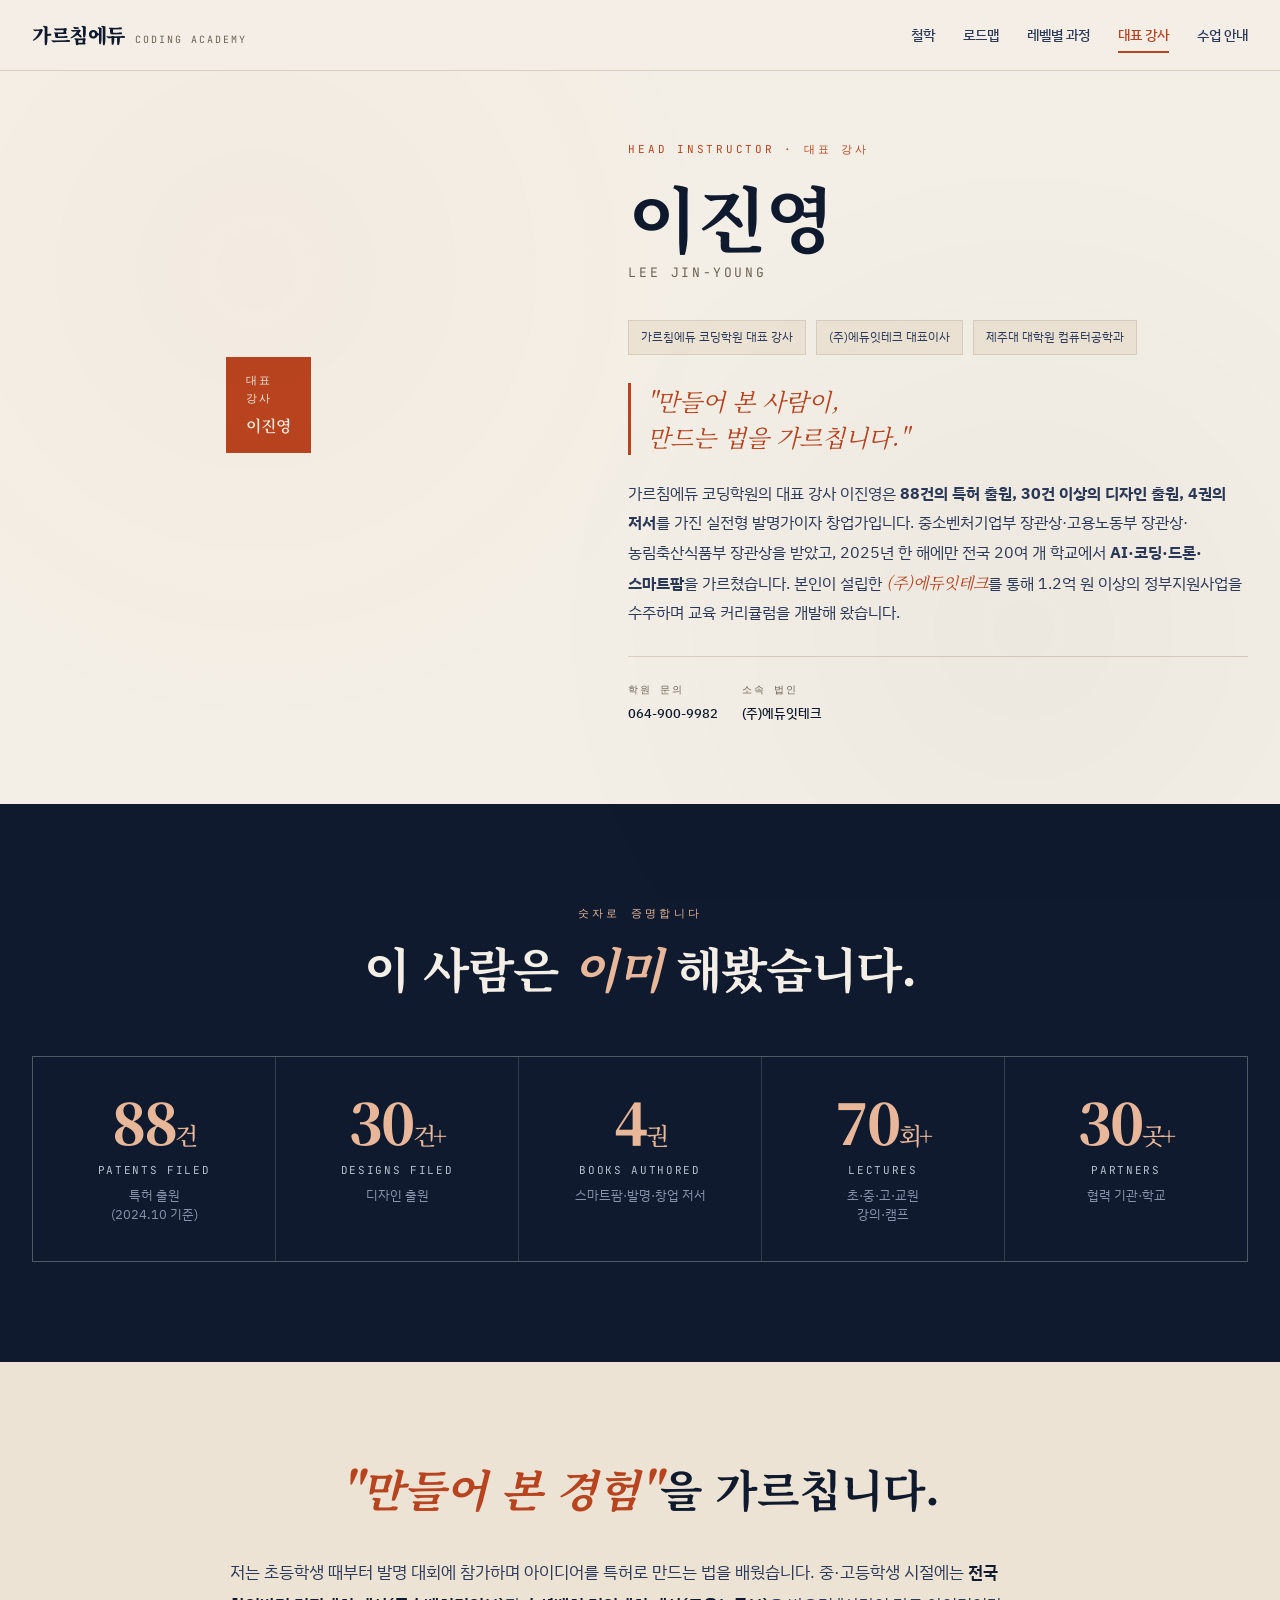
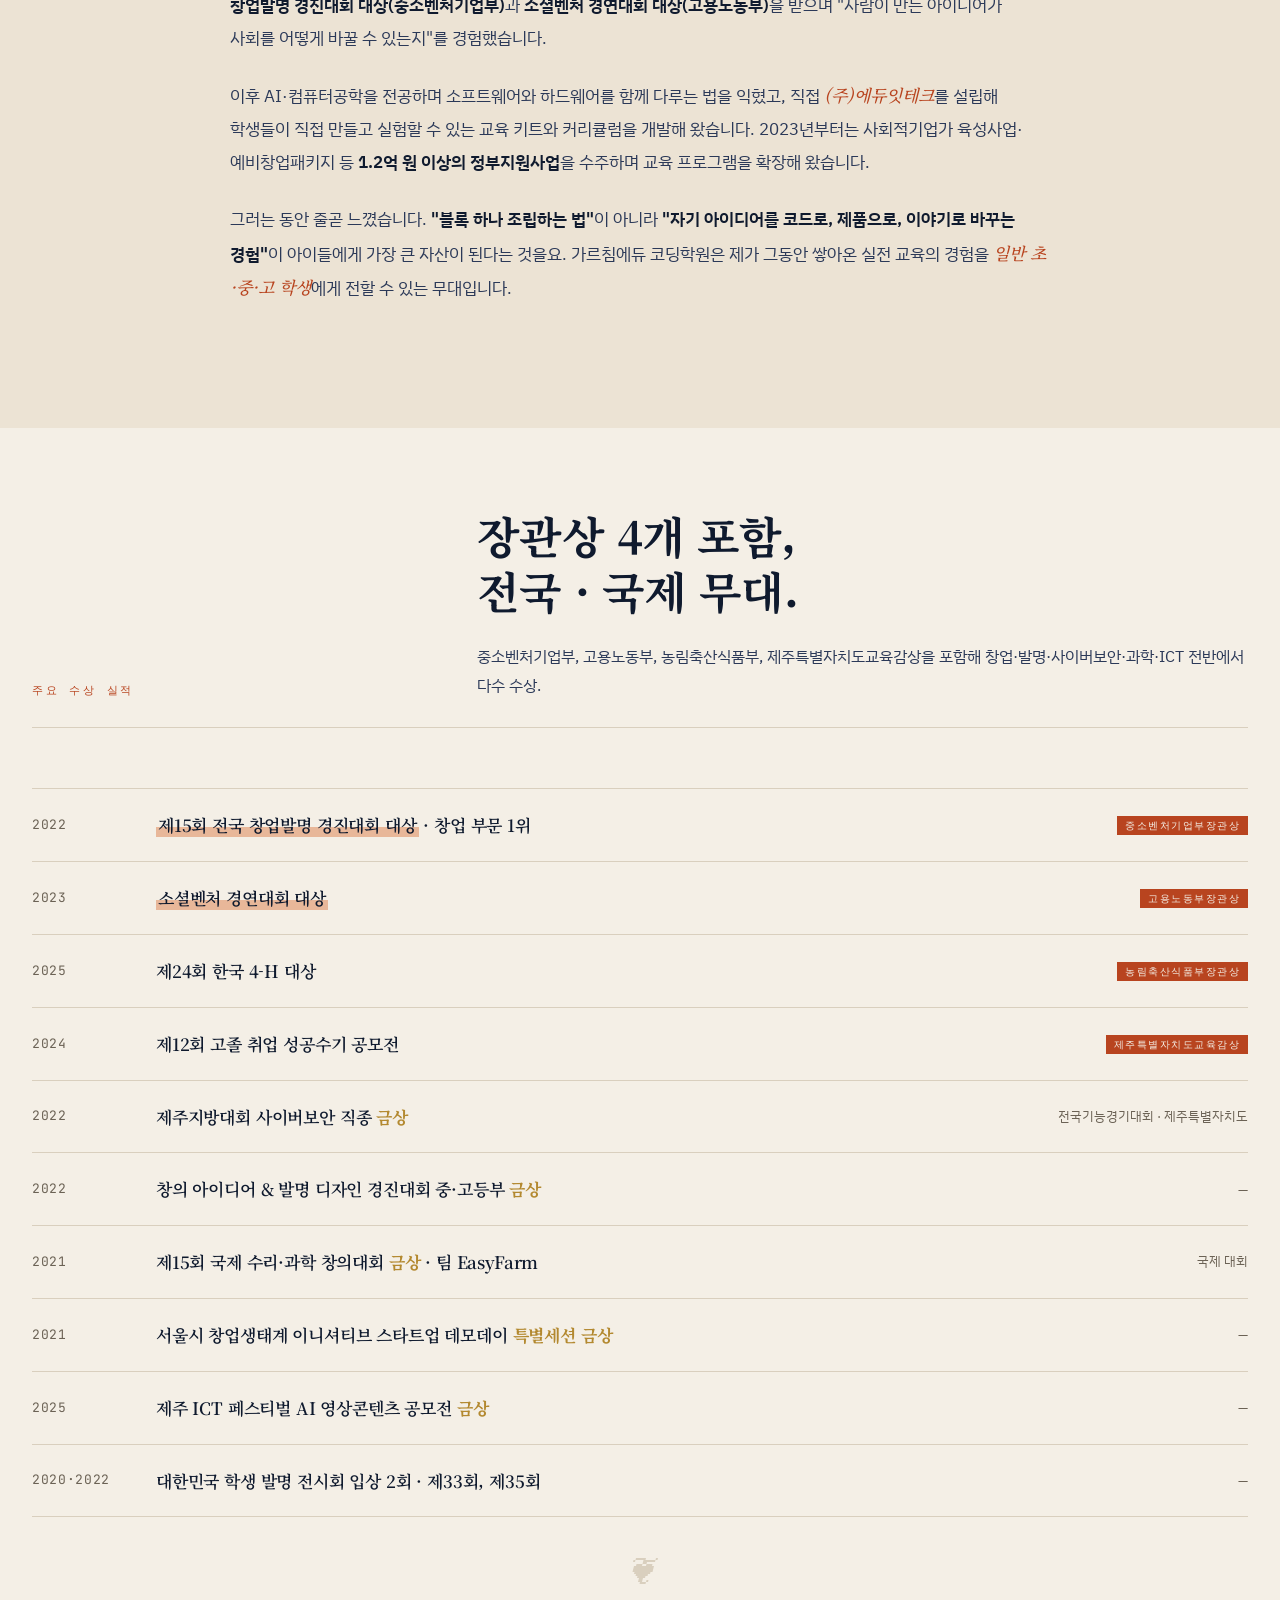
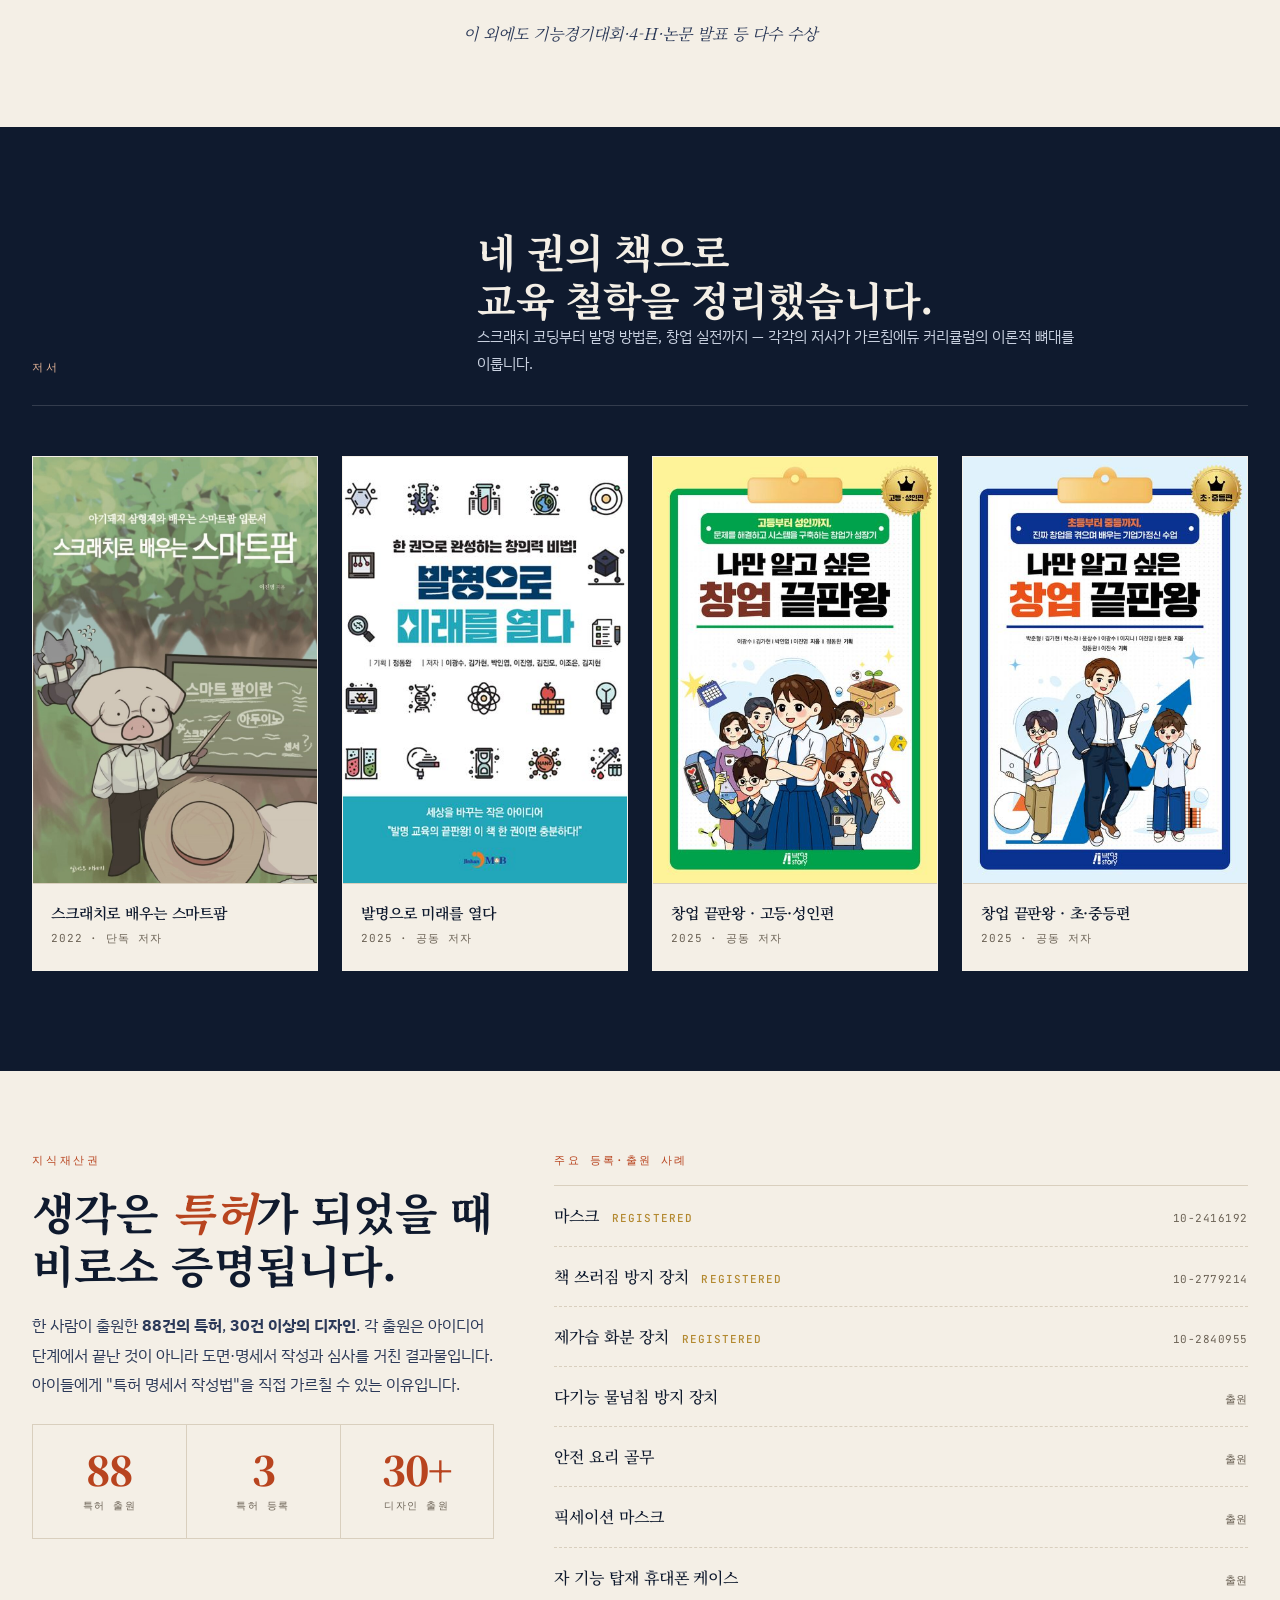
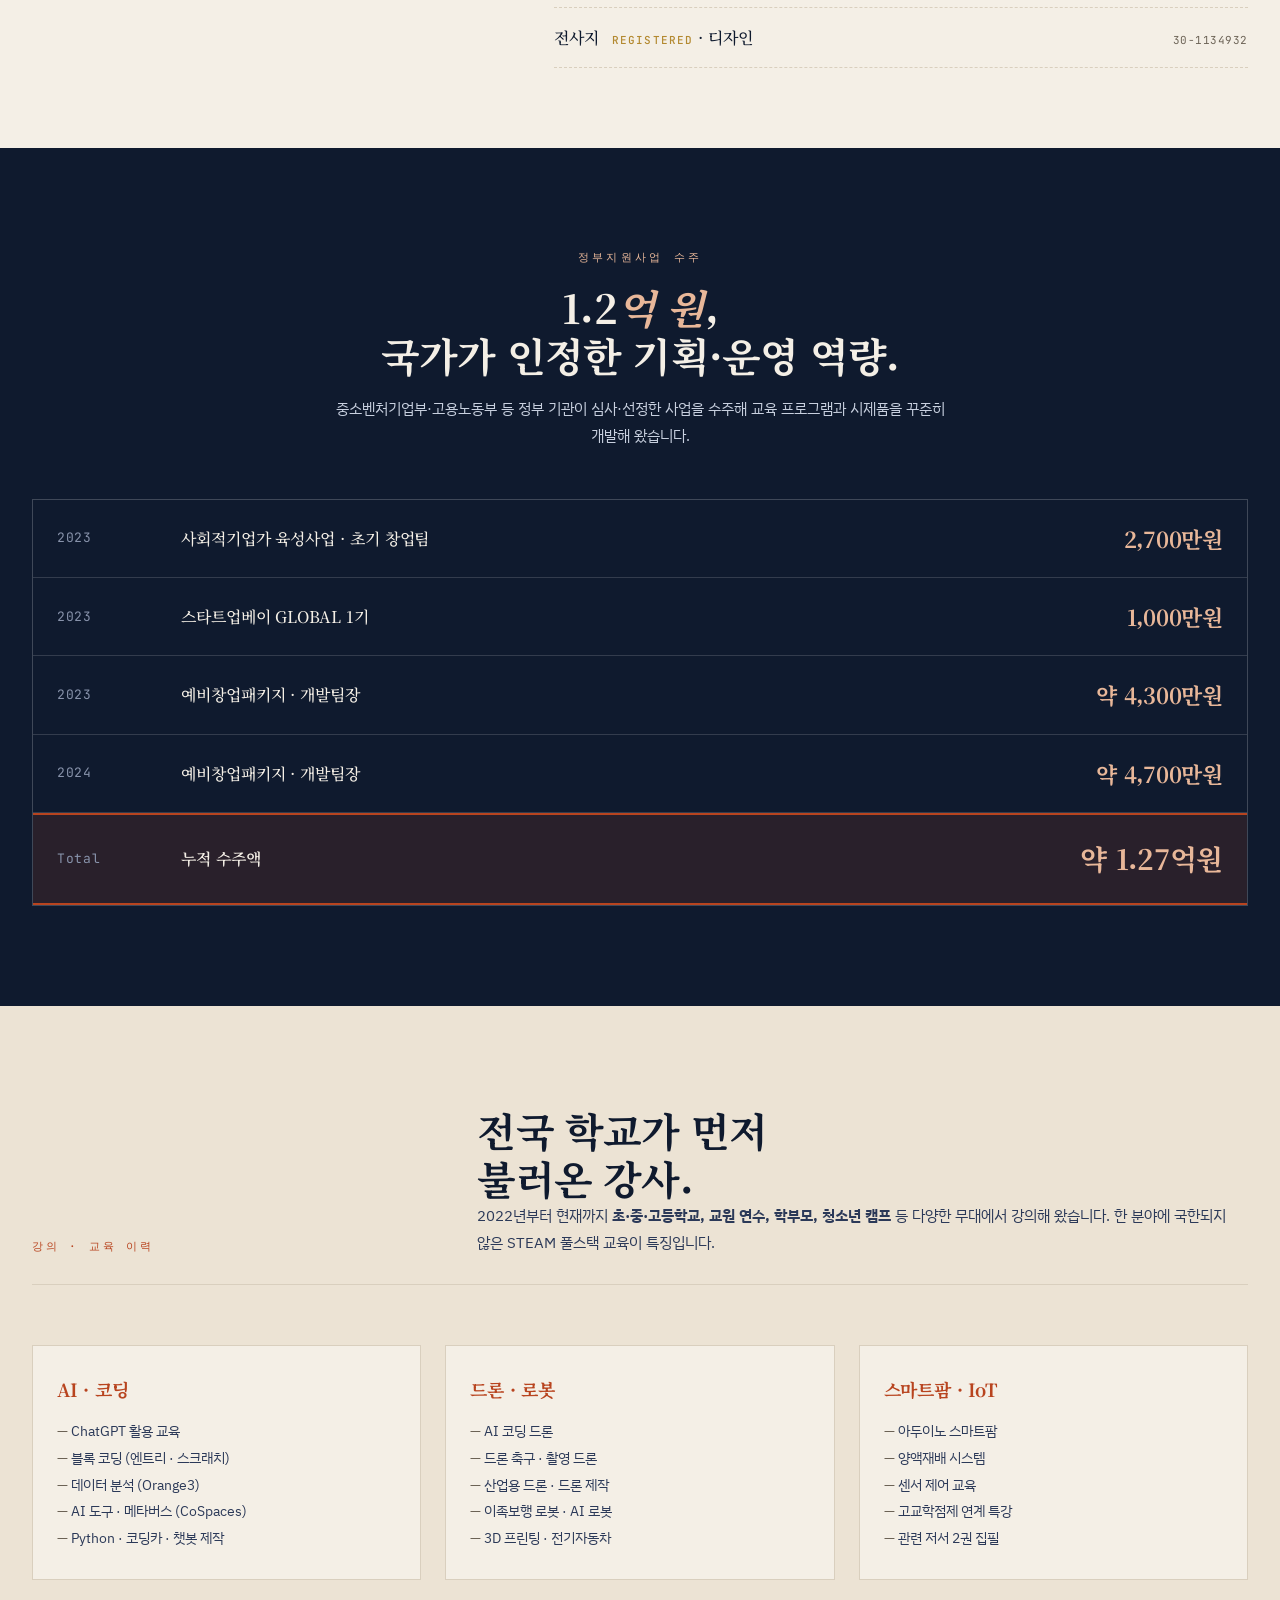
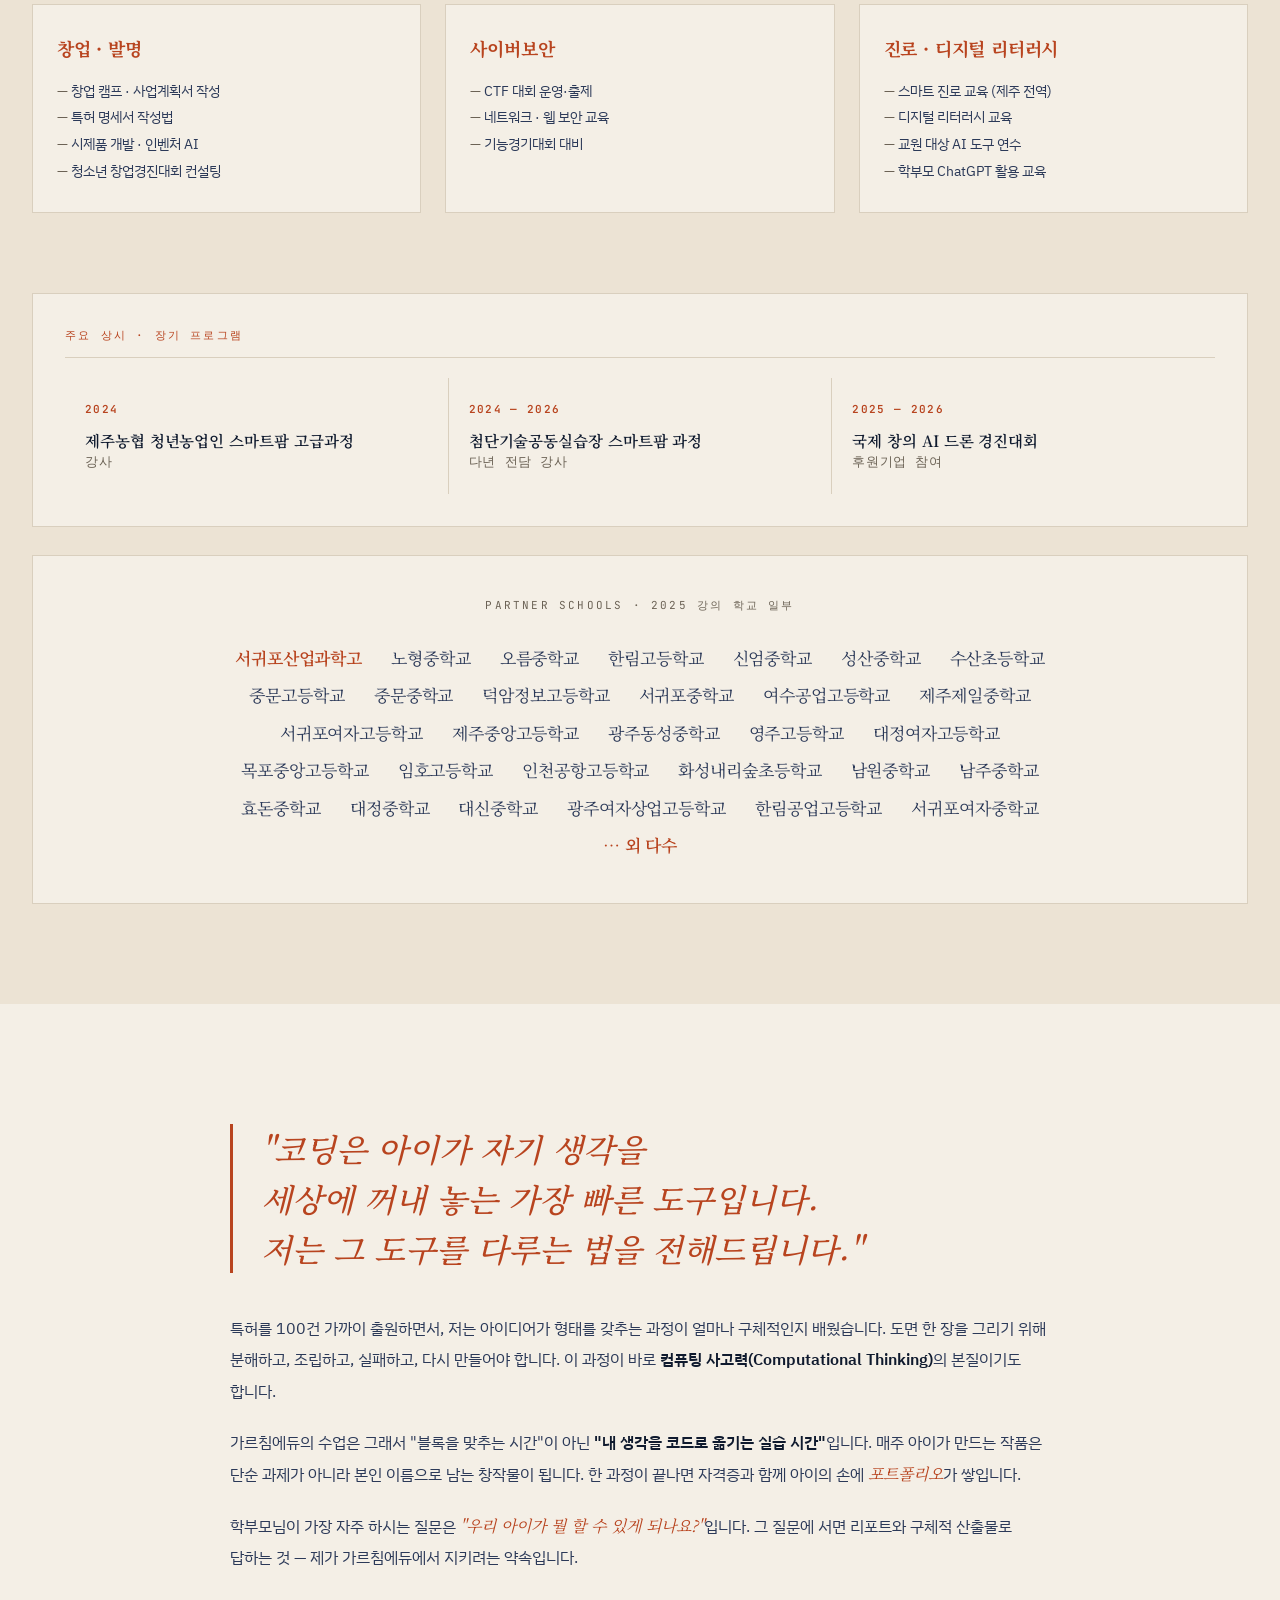
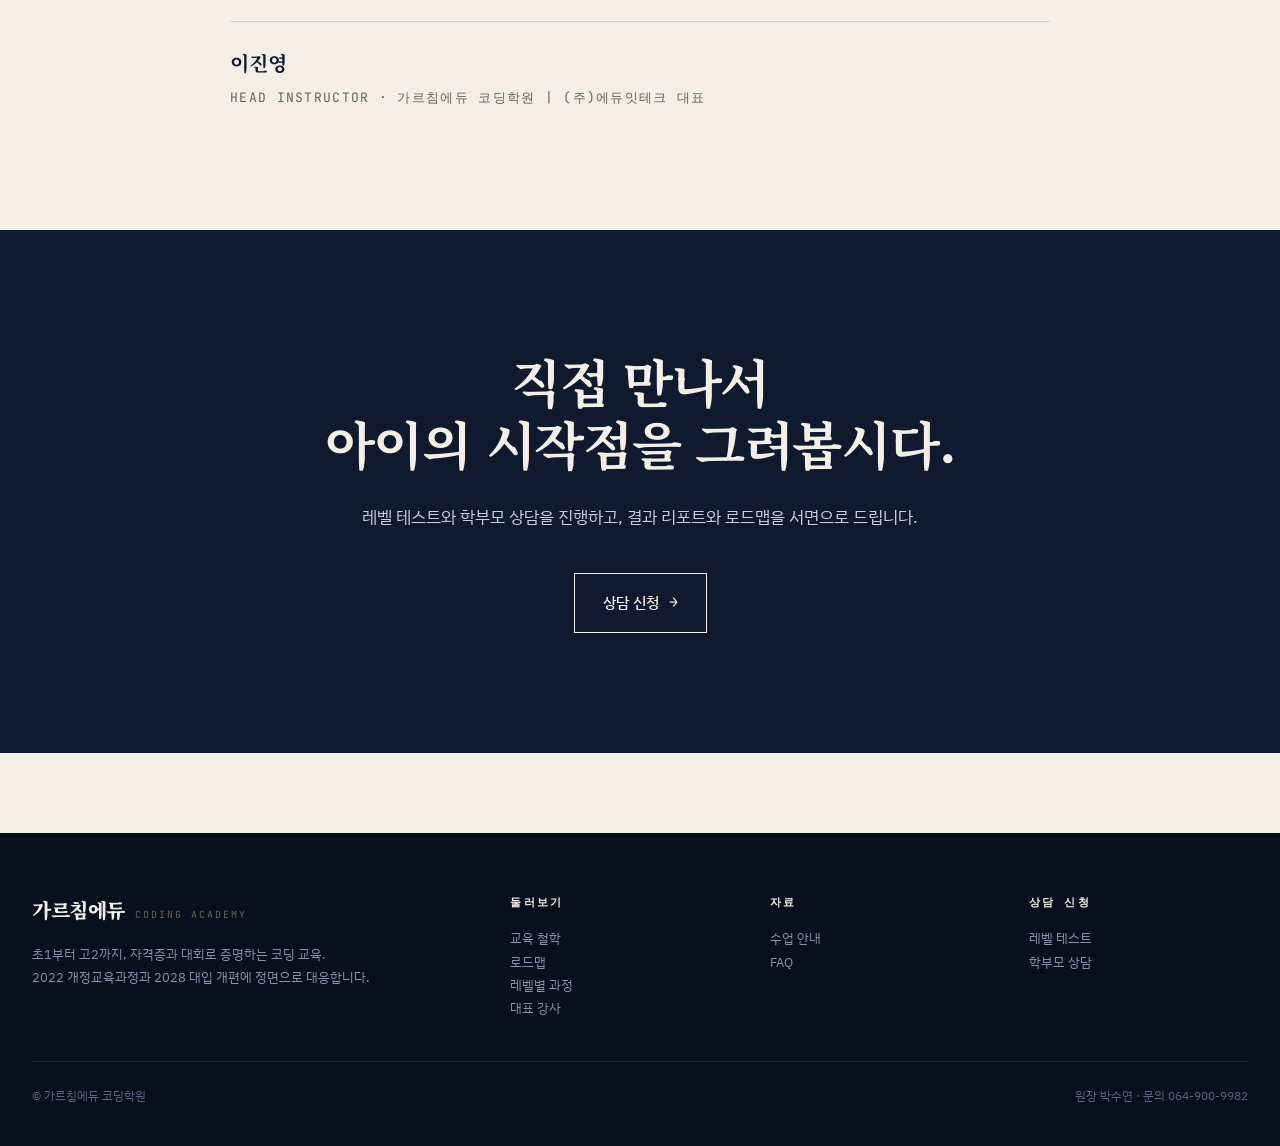
==== commit 502ad5f8: "전화번호 변경" ====
--- a/instructor.html
+++ b/instructor.html
@@ -53,7 +53,7 @@
         <div class="contact-row">
           <div>
             <div class="k">학원 문의</div>
-            <div class="v">0507-1448-0134</div>
+            <div class="v">064-900-9982</div>
           </div>
           <div>
             <div class="k">소속 법인</div>
--- a/assets/style.css
+++ b/assets/style.css
@@ -42,6 +42,8 @@
   min-height: 100vh;
   display: flex;
   flex-direction: column;
+  word-break: keep-all;
+  overflow-wrap: break-word;
 }
 
 main {
@@ -225,8 +227,8 @@
 
 .page-title {
   font-family: var(--serif);
-  font-size: clamp(36px, 5vw, 64px);
-  line-height: 1.15;
+  font-size: clamp(26px, 5vw, 64px);
+  line-height: 1.2;
   font-weight: 700;
   letter-spacing: -0.025em;
   margin-bottom: 24px;
@@ -275,8 +277,8 @@
 
 .section-title {
   font-family: var(--serif);
-  font-size: clamp(28px, 3.5vw, 44px);
-  line-height: 1.2;
+  font-size: clamp(22px, 3.5vw, 44px);
+  line-height: 1.25;
   font-weight: 700;
   letter-spacing: -0.02em;
 }
@@ -504,8 +506,8 @@
 
 .hero-title {
   font-family: var(--serif);
-  font-size: clamp(40px, 6.5vw, 88px);
-  line-height: 1.08;
+  font-size: clamp(28px, 6.8vw, 88px);
+  line-height: 1.15;
   font-weight: 700;
   letter-spacing: -0.025em;
   margin-bottom: 36px;
@@ -698,8 +700,8 @@
 
 .teaser-instructor h2 {
   font-family: var(--serif);
-  font-size: clamp(32px, 4.5vw, 52px);
-  line-height: 1.15;
+  font-size: clamp(24px, 4.5vw, 52px);
+  line-height: 1.2;
   font-weight: 700;
   letter-spacing: -0.025em;
   margin-bottom: 24px;
@@ -864,8 +866,8 @@
 
 .cta-big h2 {
   font-family: var(--serif);
-  font-size: clamp(36px, 5vw, 64px);
-  line-height: 1.15;
+  font-size: clamp(26px, 5vw, 64px);
+  line-height: 1.2;
   font-weight: 700;
   letter-spacing: -0.025em;
   margin-bottom: 28px;
@@ -3100,4 +3102,202 @@
   .map-card-title {
     font-size: 22px;
   }
+}
+
+/* ================================================================
+   Narrow phones (<= 560px) — prevent cramped cells, mid-word breaks
+   ================================================================ */
+@media (max-width: 560px) {
+  /* Hero (home) */
+  .hero {
+    padding: 110px 20px 56px;
+  }
+
+  .hero-title {
+    margin-bottom: 28px;
+  }
+
+  .hero-sub {
+    font-size: 16px;
+    line-height: 1.75;
+    margin-bottom: 36px;
+  }
+
+  .hero-meta {
+    margin-top: 64px;
+  }
+
+  .hero-meta div {
+    padding: 18px 14px;
+  }
+
+  .hero-meta .k {
+    font-size: 9px;
+    letter-spacing: 0.15em;
+  }
+
+  .hero-meta .v {
+    font-size: 15px;
+    line-height: 1.35;
+  }
+
+  /* Page header (about, levels, roadmap, schedule, faq, contact) */
+  .page-header {
+    padding: 104px 20px 40px;
+  }
+
+  .page-lead {
+    font-size: 15px;
+    line-height: 1.75;
+  }
+
+  /* Sections base */
+  section {
+    padding: 48px 20px;
+  }
+
+  .section-desc {
+    font-size: 15px;
+  }
+
+  /* Home — highlights */
+  .hi-card {
+    padding: 28px 22px;
+  }
+
+  .hi-num {
+    font-size: 40px;
+    margin-bottom: 14px;
+  }
+
+  /* Home — instructor teaser */
+  .teaser-instructor {
+    padding: 64px 20px;
+  }
+
+  .teaser-metric {
+    padding: 8px 12px;
+    font-size: 12px;
+  }
+
+  .teaser-metric .v {
+    font-size: 16px;
+  }
+
+  /* Home — roadmap preview */
+  .teaser-roadmap {
+    padding: 64px 20px;
+  }
+
+  .rp-cell {
+    padding: 22px 16px;
+    min-height: auto;
+  }
+
+  .rp-lv {
+    font-size: 30px;
+    margin-bottom: 8px;
+  }
+
+  .rp-name {
+    font-size: 16px;
+  }
+
+  .rp-grade {
+    font-size: 11px;
+    margin-bottom: 12px;
+  }
+
+  .rp-cert {
+    font-size: 11px;
+  }
+
+  /* Levels page — badge + specs */
+  .lvl-intro {
+    padding: 44px 20px;
+  }
+
+  .lvl-badge .lv-num {
+    font-size: 64px;
+  }
+
+  .lvl-specs {
+    gap: 8px;
+  }
+
+  .lvl-spec {
+    grid-template-columns: 1fr;
+    gap: 4px;
+    padding: 10px 0;
+  }
+
+  .lvl-spec .k {
+    padding-top: 0;
+  }
+
+  .lvl-steps {
+    padding: 60px 20px;
+  }
+
+  .lvl-steps-head {
+    grid-template-columns: 1fr;
+    gap: 8px;
+  }
+
+  .lvl-steps-head h4 {
+    font-size: 20px;
+  }
+
+  /* Roadmap page — flow + table */
+  .flow-step {
+    padding: 18px 12px;
+  }
+
+  .flow-step-num {
+    font-size: 32px;
+  }
+
+  .flow-step-name {
+    font-size: 15px;
+  }
+
+  .roadmap-cell {
+    padding: 18px 14px;
+  }
+
+  .level-badge {
+    font-size: 22px;
+  }
+
+  .cell-main {
+    font-size: 16px;
+  }
+
+  .cell-sub {
+    font-size: 12px;
+  }
+
+  /* Schedule page — table + calendar */
+  .sch-cell {
+    padding: 14px 14px;
+    font-size: 13px;
+  }
+
+  .cal-cell {
+    padding: 22px 18px;
+    min-height: auto;
+  }
+
+  .cal-month {
+    font-size: 36px;
+  }
+
+  /* Home map card */
+  .map-card-right {
+    padding: 24px 20px;
+  }
+
+  .map-card-title {
+    font-size: 20px;
+  }
 }
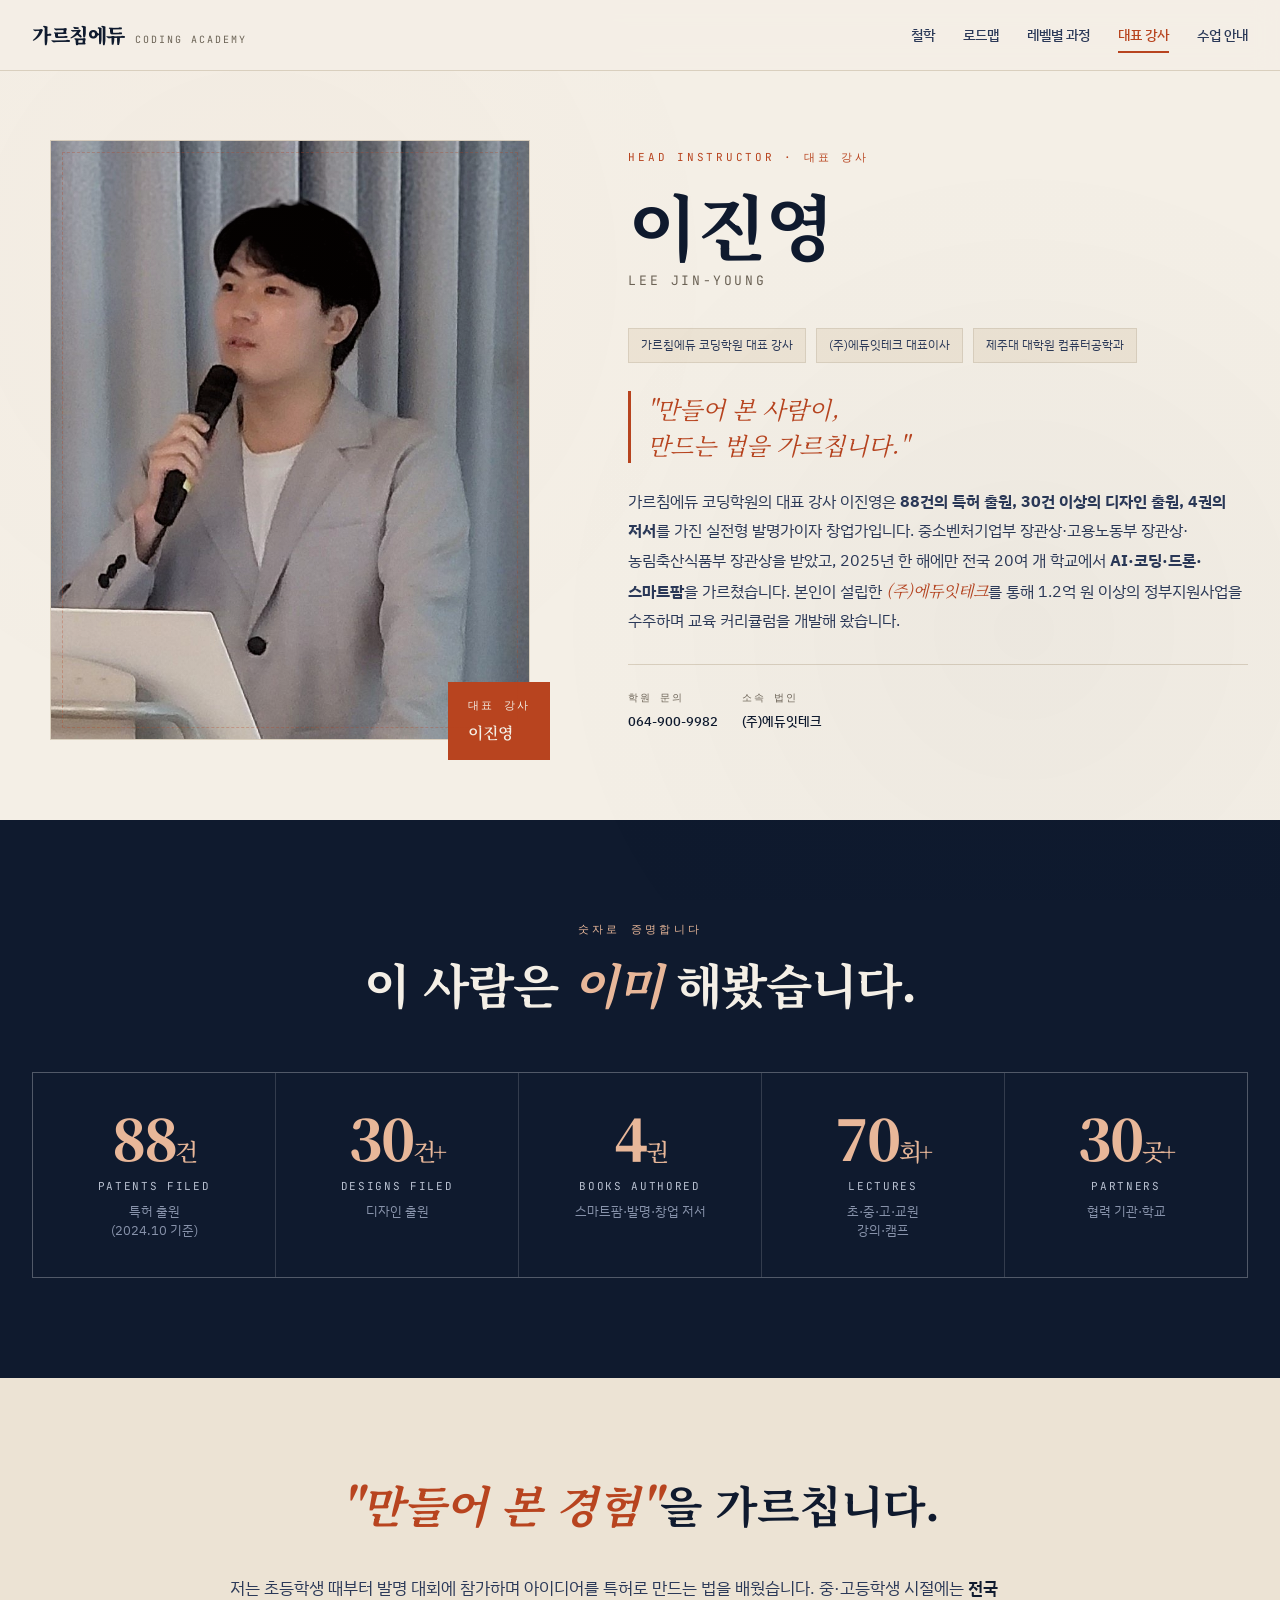
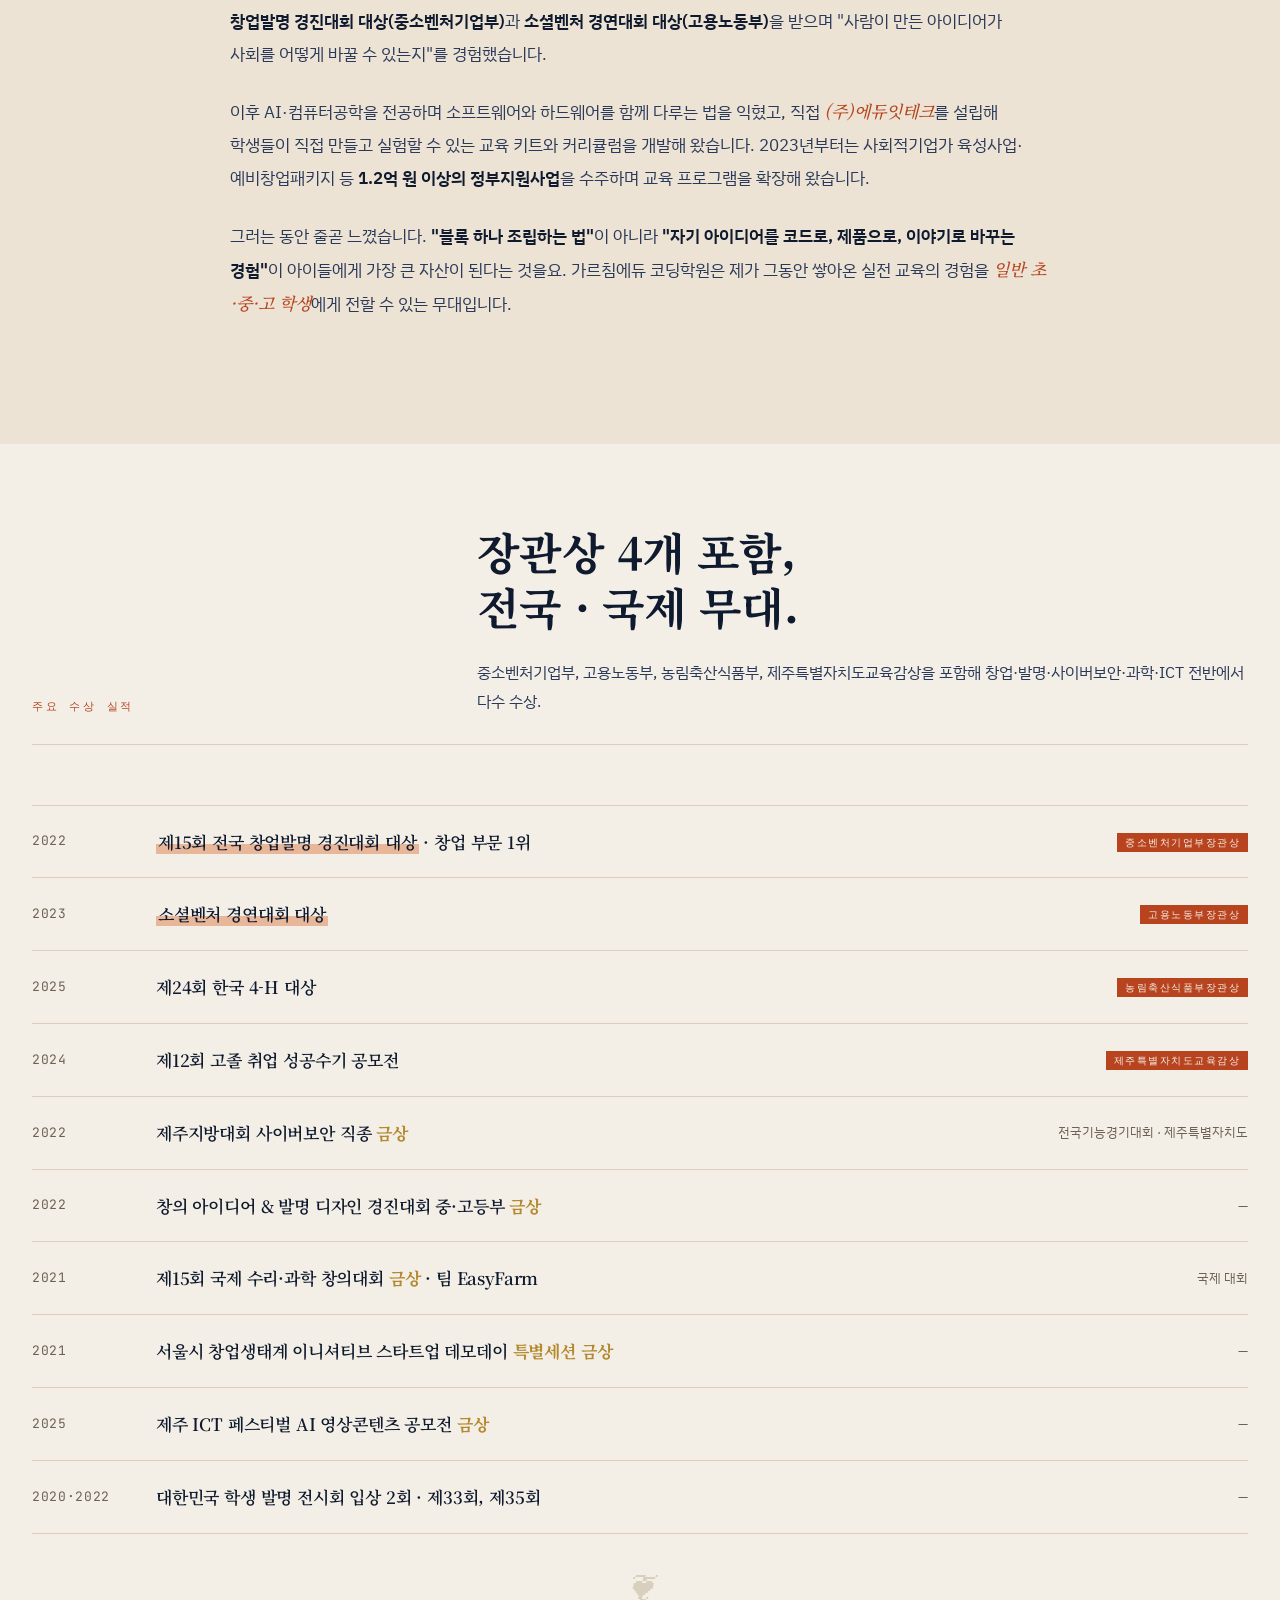
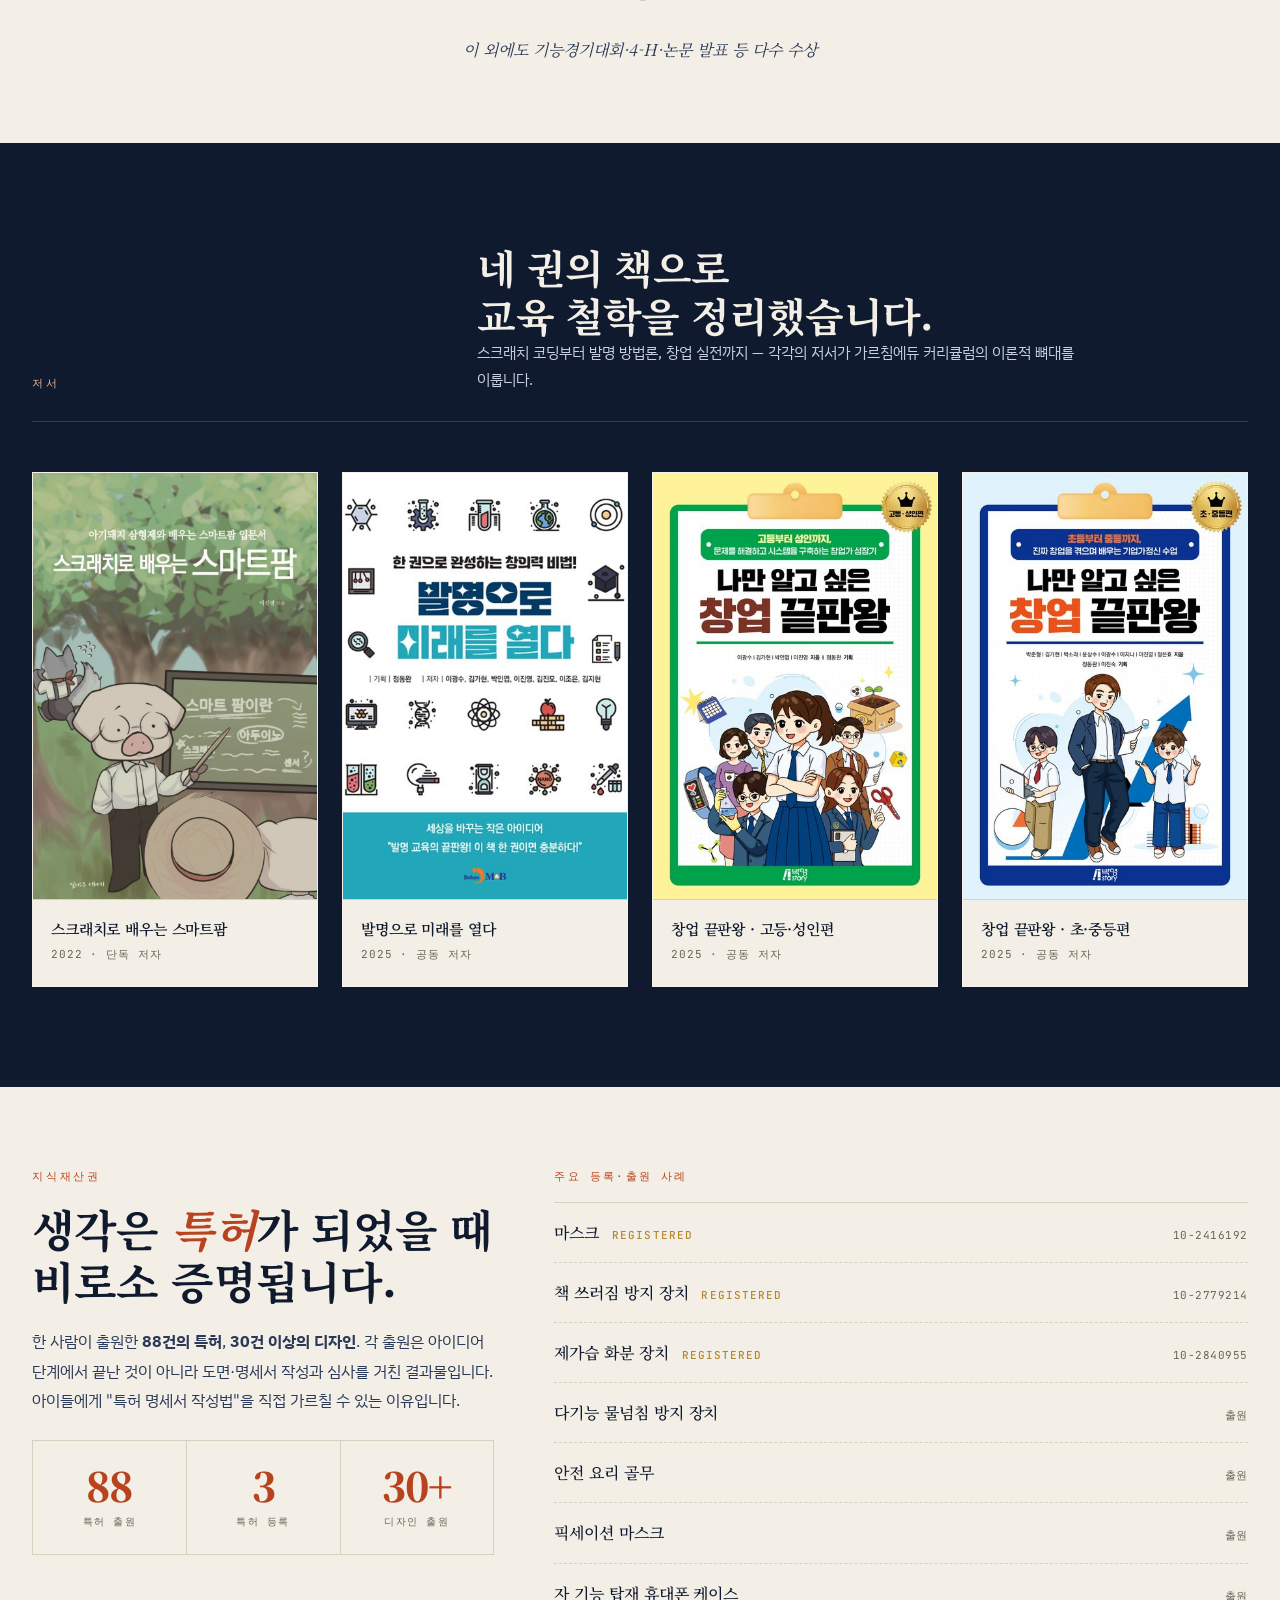
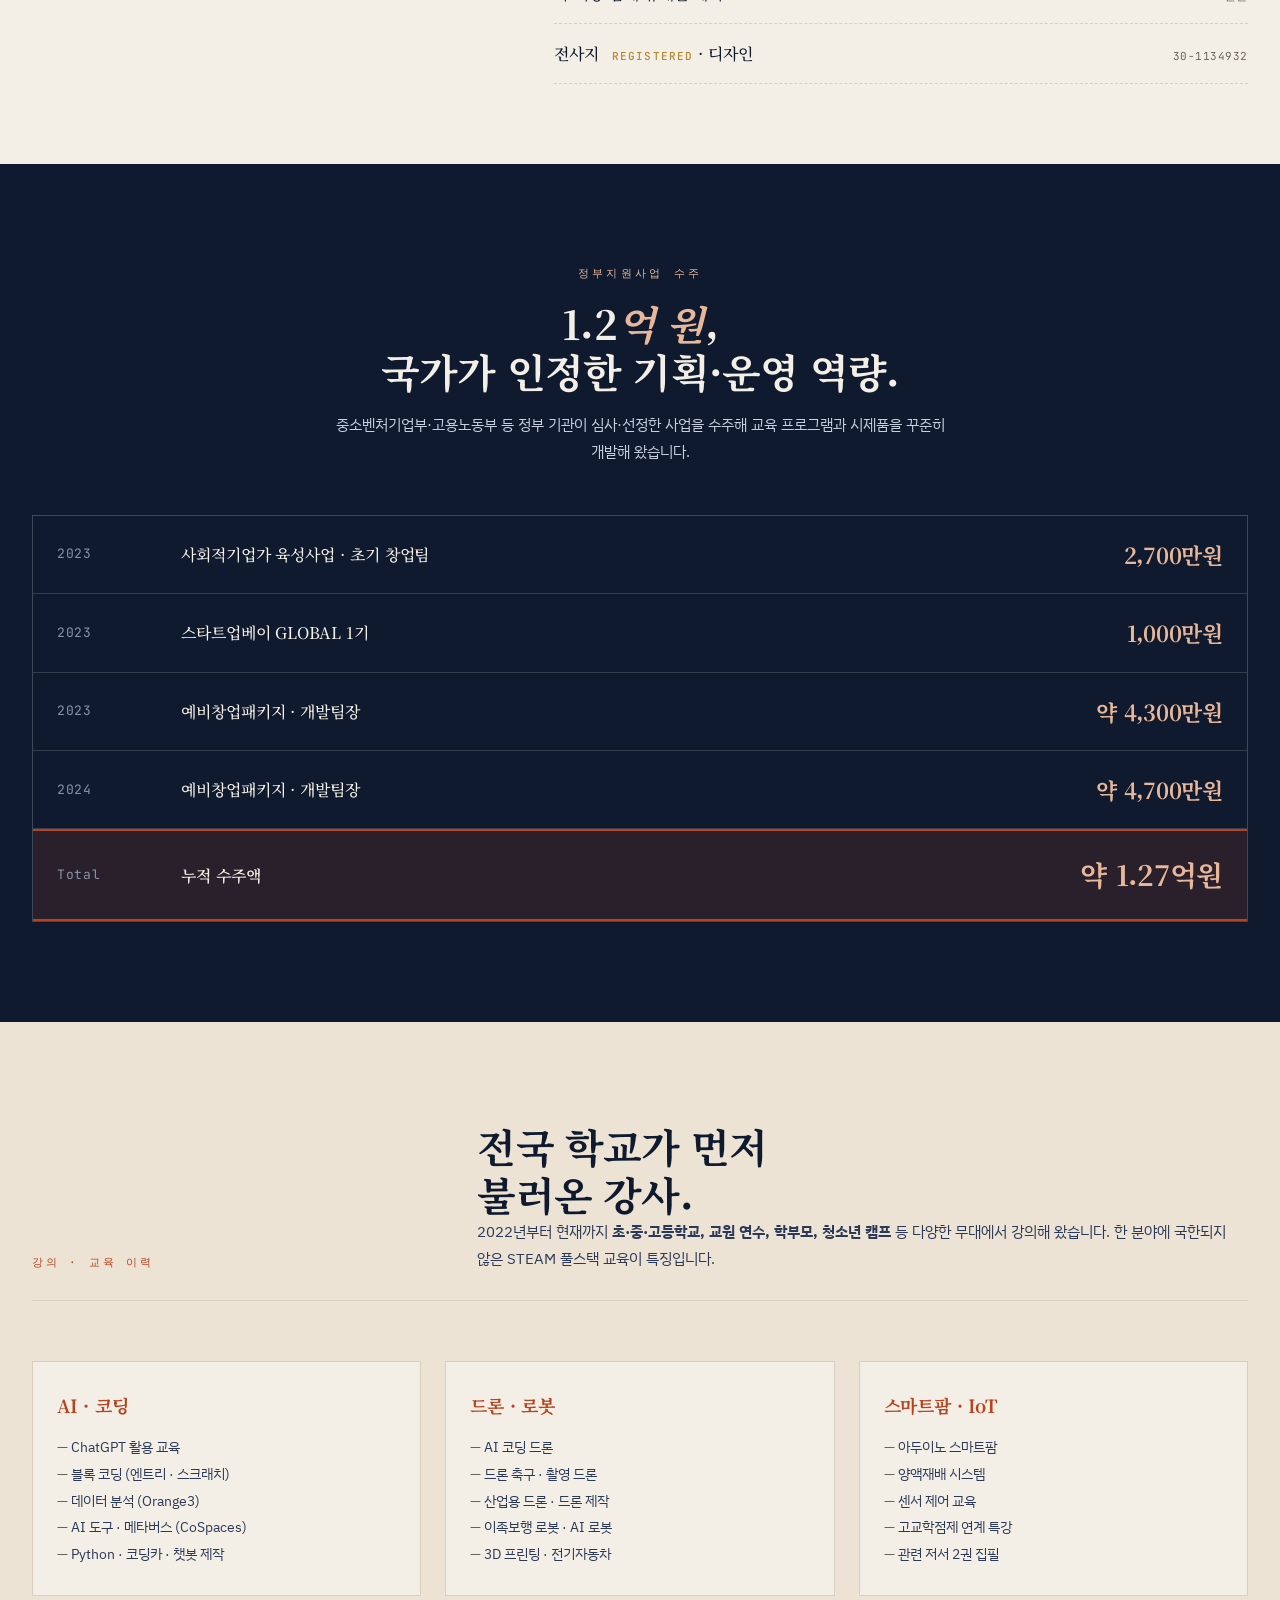
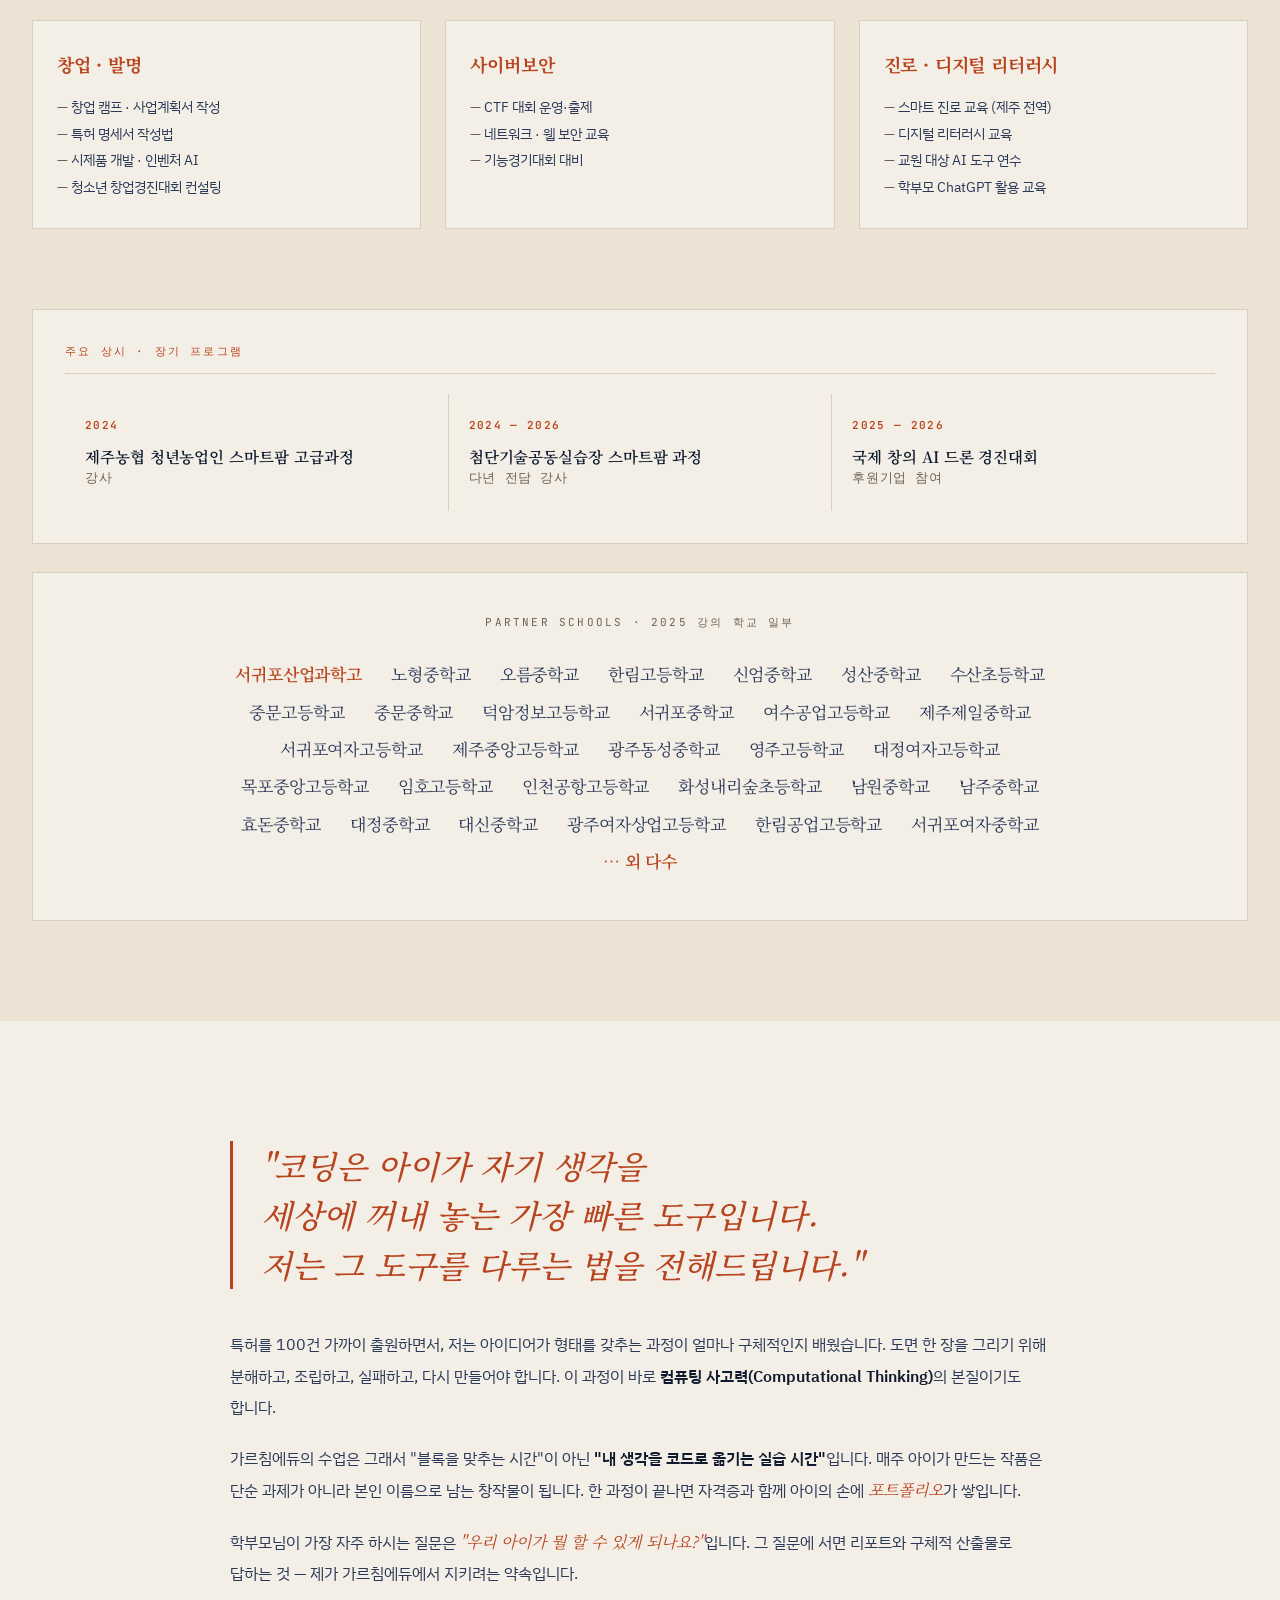
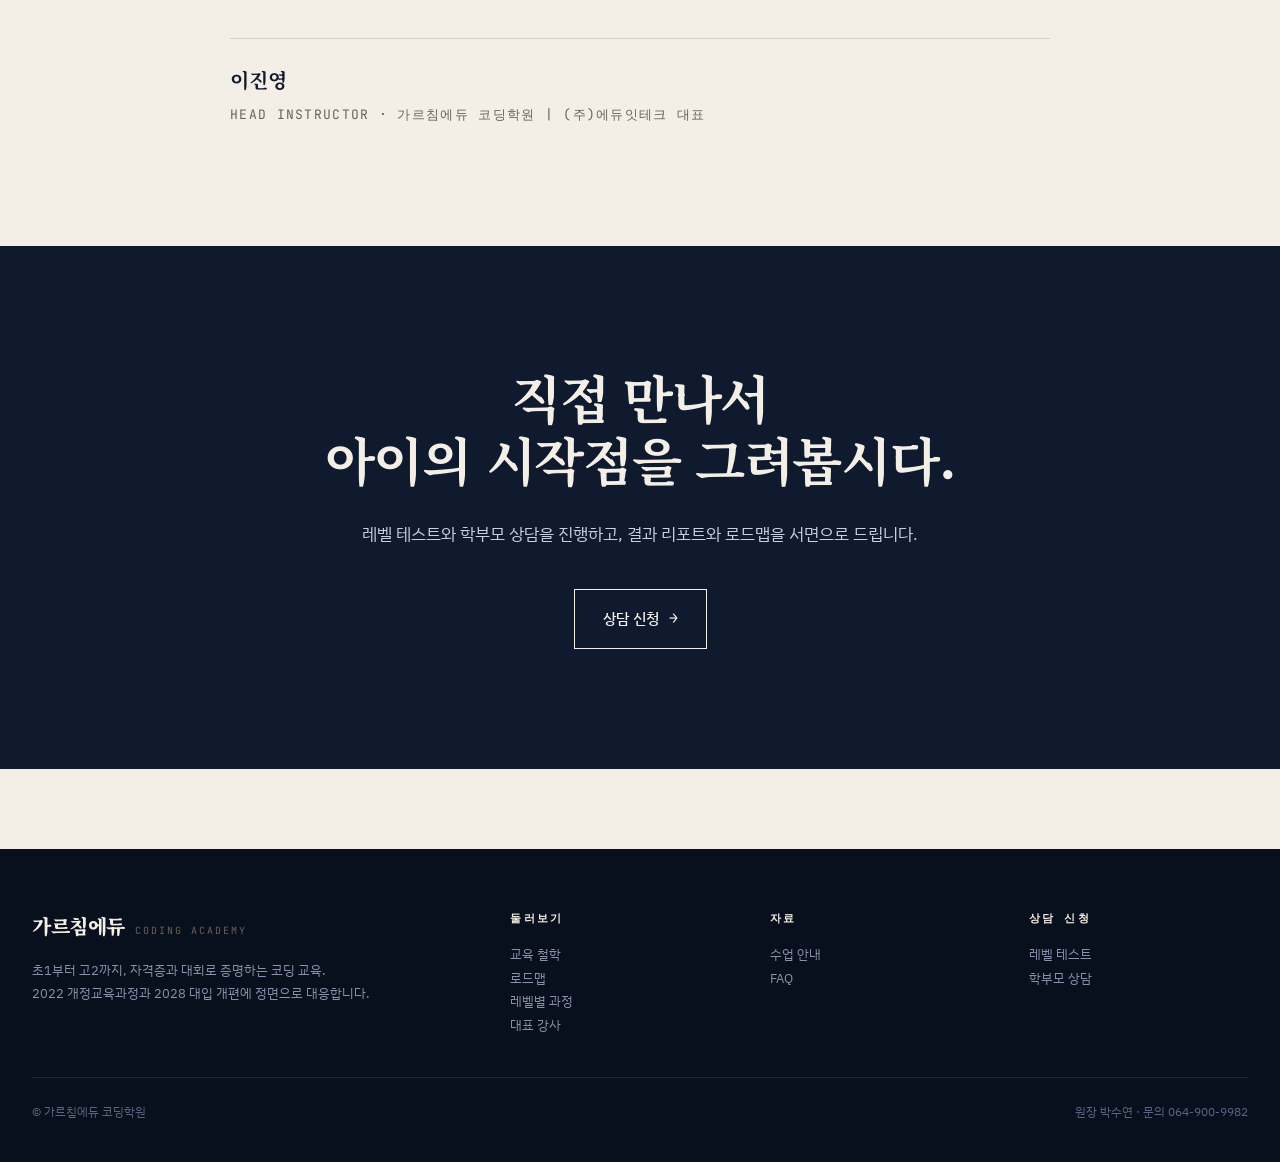
==== commit 68600664: "대표 강사 이미지 추가" ====
--- a/instructor.html
+++ b/instructor.html
@@ -22,7 +22,7 @@
 
     <section class="inst-hero">
       <div class="inst-photo-wrap">
-        <div class="inst-photo"></div>
+        <img class="inst-photo" src="assets/images/instructor-profile.jpg" alt="이진영 대표 강사">
         <div class="photo-badge">대표 강사<strong>이진영</strong></div>
       </div>
 
--- a/assets/style.css
+++ b/assets/style.css
@@ -1622,25 +1622,28 @@
 
 .inst-photo-wrap {
   position: relative;
-  aspect-ratio: 4 / 5;
+  width: 100%;
   max-width: 480px;
   margin: 0 auto;
 }
 
 .inst-photo {
+  display: block;
   width: 100%;
-  height: 100%;
-  background: var(--paper-deep) url('images/instructor-profile.jpg') center/cover no-repeat;
+  height: auto;
+  aspect-ratio: 4 / 5;
+  object-fit: cover;
+  background: var(--paper-deep);
   border: 1px solid var(--paper-line);
-  position: relative;
-}
-
-.inst-photo::before {
+}
+
+.inst-photo-wrap::before {
   content: '';
   position: absolute;
   inset: 12px;
   border: 1px dashed rgba(184, 68, 31, 0.3);
   pointer-events: none;
+  z-index: 1;
 }
 
 .photo-badge {
